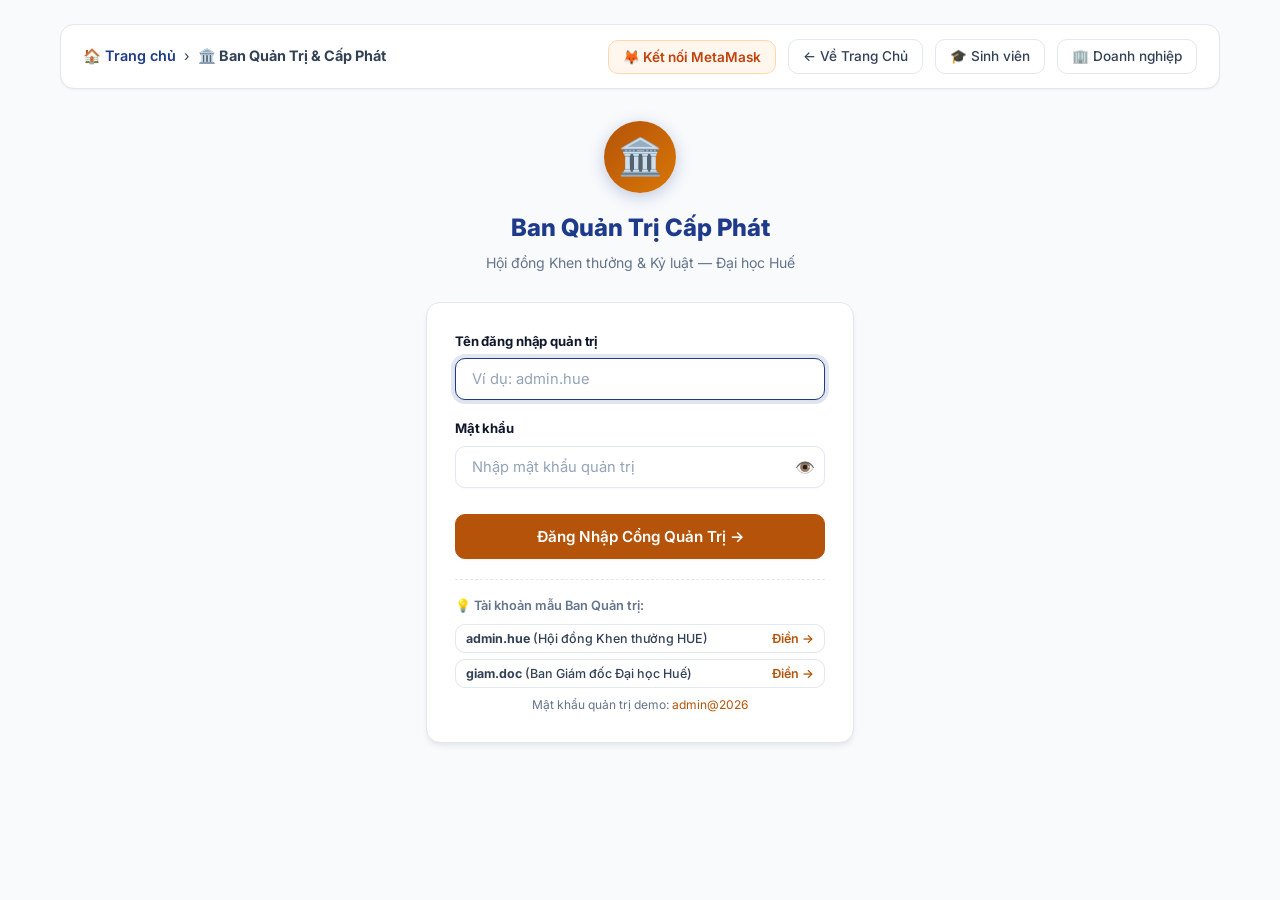
==== web/admin.html @ ee62bd0f "Lab 15: web" ====
<!DOCTYPE html>
<html lang="vi">
<head>
  <meta charset="UTF-8">
  <meta name="viewport" content="width=device-width, initial-scale=1.0">
  <title>Cổng Ban Quản Trị — HUE Soulbound Credentials</title>
  <meta name="description" content="Phân hệ dành cho Hội đồng Khen thưởng Đại học Huế cấp phát và quản lý văn bằng, huy hiệu số.">
  <link rel="preconnect" href="https://fonts.googleapis.com">
  <link rel="preconnect" href="https://fonts.gstatic.com" crossorigin>
  <link href="https://fonts.googleapis.com/css2?family=Inter:wght@400;500;600;700;800;900&display=swap" rel="stylesheet">
  <link rel="stylesheet" href="style.css">
</head>
<body>
  <div class="app-container">
    <!-- Navigation Bar -->
    <header class="page-top-nav">
      <div class="page-nav-breadcrumb">
        <a href="index.html">🏠 Trang chủ</a>
        <span>›</span>
        <strong>🏛️ Ban Quản Trị &amp; Cấp Phát</strong>
      </div>
      <div class="page-nav-actions">
        <button class="btn-connect-metamask" onclick="handleWalletBtnClick()">🦊 Kết nối MetaMask</button>
        <a href="index.html" class="btn-outline" style="font-size:0.85rem;padding:6px 14px;text-decoration:none;">← Về Trang Chủ</a>
        <a href="student.html" class="btn-outline" style="font-size:0.85rem;padding:6px 14px;text-decoration:none;">🎓 Sinh viên</a>
        <a href="enterprise.html" class="btn-outline" style="font-size:0.85rem;padding:6px 14px;text-decoration:none;">🏢 Doanh nghiệp</a>
      </div>
    </header>

    <!-- MÀN HÌNH 1: ĐĂNG NHẬP ADMIN -->
    <div id="adminLoginScreen" class="student-login-wrapper">
      <div class="student-login-header">
        <div class="student-login-logo" style="background:linear-gradient(135deg, #b45309, #d97706);">🏛️</div>
        <h2 class="student-login-title">Ban Quản Trị Cấp Phát</h2>
        <p class="student-login-subtitle">Hội đồng Khen thưởng &amp; Kỷ luật — Đại học Huế</p>
      </div>

      <div class="student-login-card">
        <div id="adminLoginError" style="display:none;background:var(--rose-bg);border:1px solid var(--rose-border);color:var(--rose);padding:12px;border-radius:var(--radius-sm);font-size:0.85rem;margin-bottom:16px;">
          <span style="font-weight:700;">Lỗi:</span> Tài khoản hoặc mật khẩu quản trị không đúng.
        </div>

        <form id="formAdminLogin" onsubmit="handleAdminLogin(event)">
          <div class="form-group">
            <label class="form-label" for="adminLoginUser">Tên đăng nhập quản trị</label>
            <input type="text" id="adminLoginUser" class="form-input" placeholder="Ví dụ: admin.hue" required autofocus autocomplete="username">
          </div>

          <div class="form-group">
            <label class="form-label" for="adminLoginPass">Mật khẩu</label>
            <div style="position:relative;">
              <input type="password" id="adminLoginPass" class="form-input" placeholder="Nhập mật khẩu quản trị" required autocomplete="current-password" style="padding-right:44px;">
              <button type="button" onclick="togglePwd('adminLoginPass', this)" style="position:absolute;right:10px;top:50%;transform:translateY(-50%);background:none;border:none;cursor:pointer;font-size:16px;color:var(--text-dim);" title="Hiện/Ẩn mật khẩu">👁️</button>
            </div>
          </div>

          <button type="submit" class="btn-primary" style="width:100%;padding:12px;font-size:0.95rem;justify-content:center;margin-top:8px;background:var(--gold);border-color:var(--gold);">
            Đăng Nhập Cổng Quản Trị →
          </button>
        </form>

        <div class="login-hint-box">
          <div style="font-size:0.8rem;color:var(--text-dim);font-weight:600;margin-bottom:8px;">💡 Tài khoản mẫu Ban Quản trị:</div>
          <div style="display:flex;flex-direction:column;gap:6px;">
            <button type="button" class="btn-outline" style="font-size:0.78rem;padding:6px 10px;text-align:left;justify-content:space-between;display:flex;" onclick="fillAdminDemo('admin.hue', 'admin@2026')">
              <span><strong>admin.hue</strong> (Hội đồng Khen thưởng HUE)</span>
              <span style="color:var(--gold);font-weight:600;">Điền →</span>
            </button>
            <button type="button" class="btn-outline" style="font-size:0.78rem;padding:6px 10px;text-align:left;justify-content:space-between;display:flex;" onclick="fillAdminDemo('giam.doc', 'admin@2026')">
              <span><strong>giam.doc</strong> (Ban Giám đốc Đại học Huế)</span>
              <span style="color:var(--gold);font-weight:600;">Điền →</span>
            </button>
          </div>
          <div style="font-size:0.75rem;color:var(--text-dim);margin-top:8px;text-align:center;">Mật khẩu quản trị demo: <code style="color:var(--gold);">admin@2026</code></div>
        </div>
      </div>
    </div>

    <!-- MÀN HÌNH 2: DASHBOARD ADMIN -->
    <div id="adminDashboard" style="display:none;">
      <!-- Admin Header Banner -->
      <div class="card" style="margin-bottom:24px;border-left:4px solid var(--gold);">
        <div style="display:flex;justify-content:space-between;align-items:center;flex-wrap:wrap;gap:16px;">
          <div>
            <div style="display:flex;align-items:center;gap:10px;">
              <h2 id="adminDisplayName" style="font-size:1.25rem;font-weight:800;color:var(--text-main);">Hội đồng Khen thưởng — Đại học Huế</h2>
              <span class="badge-tag" style="background:var(--gold-bg);color:var(--gold);border-color:var(--gold-border);">Quyền Admin On-Chain</span>
            </div>
            <div style="font-size:0.84rem;color:var(--text-dim);margin-top:4px;">
              Smart Contract: <code>ProjectCore.sol</code> · Sepolia Testnet · ERC-721 Soulbound Standard
            </div>
          </div>
          <div style="display:flex;gap:12px;align-items:center;">
            <button class="btn-outline" onclick="resetDatabaseToDefault()" style="font-size:0.82rem;padding:6px 12px;" title="Khôi phục 3 bản ghi gốc">
              🔄 Reset Dữ Liệu Demo
            </button>
            <button class="btn-outline" onclick="handleAdminLogout()" style="font-size:0.82rem;padding:6px 14px;color:var(--rose);border-color:var(--rose-border);">
              🚪 Đăng xuất
            </button>
          </div>
        </div>
      </div>

      <!-- Form Cấp phát & Preview Card -->
      <div class="portal-grid" style="margin-bottom:28px;">
        <!-- Left: Form Cấp Phát -->
        <div class="card">
          <div class="card-header">
            <div>
              <h3 class="card-title">Cấp Phát Văn Bằng / Huy Hiệu Thành Tích</h3>
              <p class="card-subtitle">Đúc token HUE-SBT trực tiếp vào địa chỉ ví on-chain của sinh viên</p>
            </div>
            <span class="badge-tag" style="background:var(--emerald-bg);color:var(--emerald);border-color:var(--emerald-border);">● Gas Free (Trường tài trợ)</span>
          </div>

          <form id="formIssueBadge" onsubmit="handleIssueBadge(event)">
            <div class="form-group">
              <label class="form-label" for="selectBadgeType">1. Chọn Danh mục Văn bằng / Vinh danh</label>
              <select id="selectBadgeType" class="form-select" onchange="updatePreviewCard()">
                <!-- Populated by JS -->
              </select>
            </div>

            <div class="form-row">
              <div class="form-group" style="flex: 1.25;">
                <label class="form-label" for="inputStudentName">
                  <span>👤 2. Họ và tên sinh viên</span>
                  <span class="required-star">* Bắt buộc</span>
                </label>
                <div class="input-icon-box">
                  <span class="input-icon">🎓</span>
                  <input type="text" id="inputStudentName" class="form-input custom-name-input" placeholder="Nhập họ và tên (VD: Phan Thị Yến Nhi)" required oninput="handleNameInput(this)">
                  <span id="nameCheckmark" class="input-status-icon" style="display:none;">✨</span>
                </div>
                <div class="quick-name-suggestions">
                  <span class="suggestion-label">Gợi ý nhanh:</span>
                  <button type="button" class="chip-suggestion" onclick="fillStudentQuick('Phan Thị Yến Nhi', '23K4300014')">Phan Thị Yến Nhi</button>
                  <button type="button" class="chip-suggestion" onclick="fillStudentQuick('Nguyễn Quốc Bảo', '23K4300028')">Nguyễn Quốc Bảo</button>
                  <button type="button" class="chip-suggestion" onclick="fillStudentQuick('Lê Thị Diệu Linh', '23K4300085')">Lê Thị Diệu Linh</button>
                </div>
              </div>

              <div class="form-group" style="flex: 0.75;">
                <label class="form-label" for="inputStudentId">
                  <span>🆔 3. Mã sinh viên (MSSV)</span>
                  <span class="required-star">*</span>
                </label>
                <div class="input-icon-box">
                  <span class="input-icon">🔢</span>
                  <input type="text" id="inputStudentId" class="form-input" placeholder="VD: 23K4300014" required oninput="updatePreviewCard()" style="font-weight:600; letter-spacing:0.04em;">
                </div>
              </div>
            </div>

            <div class="form-group">
              <div style="display:flex;justify-content:space-between;align-items:center;margin-bottom:6px;flex-wrap:wrap;gap:6px;">
                <label class="form-label" for="inputStudentAddress" style="margin-bottom:0;">
                  <span>🔑 4. Địa chỉ ví on-chain của sinh viên</span>
                </label>
                <div style="display:flex;gap:6px;">
                  <button type="button" class="btn-outline" style="font-size:0.75rem;padding:3px 8px;" onclick="useConnectedMetaMaskWallet()">
                    🦊 Lấy ví MetaMask đang kết nối
                  </button>
                  <button type="button" class="btn-outline" style="font-size:0.75rem;padding:3px 8px;" onclick="generateRandomWallet()">
                    🎲 Tạo ngẫu nhiên
                  </button>
                </div>
              </div>
              <div class="input-icon-box">
                <span class="input-icon">💳</span>
                <input type="text" id="inputStudentAddress" class="form-input" placeholder="0x..." required oninput="updatePreviewCard()" style="font-family:monospace;">
              </div>
              <small style="color:var(--text-dim);font-size:0.75rem;margin-top:4px;display:block;">
                Mỗi sinh viên chỉ được liên kết duy nhất 1 ví on-chain theo quy chế trường.
              </small>
            </div>

            <div id="txModeAlert" style="background:#eff6ff; border:1px solid #bfdbfe; border-radius:var(--radius-sm); padding:10px 14px; margin-top:14px; font-size:0.83rem; line-height:1.5;">
              <span id="txModeText">🦊 <strong>Chế độ ký duyệt:</strong> Đang kiểm tra trạng thái ví...</span>
            </div>

            <button type="submit" id="btnSubmitIssue" class="btn-primary" style="width:100%;padding:12px;font-size:0.95rem;justify-content:center;margin-top:10px;">
              ⚡ Ký Duyệt &amp; Đúc Token HUE-SBT On-Chain
            </button>
          </form>
        </div>

        <!-- Right: Live Preview Card -->
        <div>
          <div class="card" style="margin-bottom:16px;">
            <div class="card-header">
              <h3 class="card-title">Xem Trước Huy Hiệu (On-Chain Preview)</h3>
              <span class="badge-tag">HUE-SBT</span>
            </div>
            
            <div class="badge-preview-card" style="margin-top:10px;">
              <div style="display:flex;align-items:center;gap:14px;margin-bottom:14px;">
                <div id="previewBadgeIcon" style="width:48px;height:48px;background:var(--primary-light);border-radius:var(--radius-md);display:flex;align-items:center;justify-content:center;font-size:26px;">🏆</div>
                <div>
                  <h4 id="previewBadgeTitle" style="font-size:1.05rem;font-weight:700;color:var(--text-main);">Sinh viên 5 tốt tiêu biểu cấp Đại học Huế</h4>
                  <div style="font-size:0.8rem;color:var(--text-dim);">Đại học Huế · ERC-721 Soulbound Token</div>
                </div>
              </div>

              <div style="background:var(--bg-subtle);border:1px solid var(--border-color);border-radius:var(--radius-sm);padding:12px;font-size:0.85rem;line-height:1.6;">
                <div>👤 <strong>Sinh viên:</strong> <span id="previewRecipientName">Chưa nhập tên</span> (<span id="previewRecipientId">MSSV</span>)</div>
                <div style="margin-top:4px;word-break:break-all;">🔑 <strong>Ví nhận:</strong> <code id="previewRecipientAddress" style="color:var(--primary);font-weight:600;">0x...</code></div>
                <div style="margin-top:4px;color:var(--emerald);font-weight:600;font-size:0.8rem;">✓ Xác thực bảo chứng bởi Đại học Huế</div>
              </div>
            </div>
          </div>

          <!-- Rules banner -->
          <div class="card" style="background:var(--bg-subtle);">
            <h4 style="font-size:0.9rem;font-weight:700;color:var(--text-main);margin-bottom:8px;">🔒 Ràng buộc bảo mật của Smart Contract:</h4>
            <ul style="font-size:0.82rem;color:var(--text-muted);padding-left:18px;line-height:1.6;">
              <li><strong>E5 InvalidRecipient:</strong> Không cấp vào địa chỉ rỗng 0x0.</li>
              <li><strong>R-W OneWalletPerStudent:</strong> 1 ví chỉ cấp cho 1 sinh viên.</li>
              <li><strong>R-D NoDuplicateCategory:</strong> 1 sinh viên không nhận 2 lần cùng danh mục.</li>
              <li><strong>Soulbound:</strong> Token khóa chuyển nhượng vĩnh viễn.</li>
            </ul>
          </div>
        </div>
      </div>

      <!-- Sổ cái văn bằng đã cấp -->
      <div class="card">
        <div class="card-header">
          <div>
            <h3 class="card-title">Sổ Cái Văn Bằng &amp; Huy Hiệu Đã Phát Hành</h3>
            <p class="card-subtitle">Dữ liệu on-chain đồng bộ theo thời gian thực</p>
          </div>
          <span id="badgeCountPill" class="badge-tag">0 bản ghi</span>
        </div>

        <div style="overflow-x:auto;">
          <table class="data-table" style="width:100%;border-collapse:collapse;margin-top:12px;">
            <thead>
              <tr style="border-bottom:2px solid var(--border-color);text-align:left;font-size:0.82rem;color:var(--text-dim);">
                <th style="padding:10px;">ID</th>
                <th style="padding:10px;">Danh hiệu vinh danh</th>
                <th style="padding:10px;">Sinh viên &amp; MSSV</th>
                <th style="padding:10px;">Địa chỉ ví on-chain</th>
                <th style="padding:10px;">Ngày cấp</th>
                <th style="padding:10px;">Trạng thái</th>
                <th style="padding:10px;">Thao tác</th>
              </tr>
            </thead>
            <tbody id="issuedBadgesList">
              <!-- Rendered by JS -->
            </tbody>
          </table>
        </div>
      </div>
    </div>
  </div>

  <div id="toastContainer" class="toast-container"></div>

  <script src="shared.js"></script>
  <script>
    document.addEventListener("DOMContentLoaded", () => {
      // Đổ danh mục vào select
      const select = document.getElementById("selectBadgeType");
      for (const [id, info] of Object.entries(BADGE_TYPES)) {
        const opt = document.createElement("option");
        opt.value = id;
        opt.innerText = `${info.icon} ${info.title}`;
        select.appendChild(opt);
      }

      // Check session
      const savedAdmin = sessionStorage.getItem("logged_admin_user");
      if (savedAdmin && ADMIN_ACCOUNTS[savedAdmin]) {
        loginAdmin(savedAdmin);
      }
      updateTxModeAlert();
    });

    function fillAdminDemo(user, pwd) {
      document.getElementById("adminLoginUser").value = user;
      document.getElementById("adminLoginPass").value = pwd;
      document.getElementById("adminLoginError").style.display = "none";
    }

    function handleAdminLogin(e) {
      e.preventDefault();
      const user = document.getElementById("adminLoginUser").value.trim();
      const pwd = document.getElementById("adminLoginPass").value;
      const errorBox = document.getElementById("adminLoginError");

      const acc = ADMIN_ACCOUNTS[user];
      if (!acc || acc.password !== pwd) {
        errorBox.style.display = "block";
        document.getElementById("adminLoginPass").value = "";
        return;
      }

      errorBox.style.display = "none";
      sessionStorage.setItem("logged_admin_user", user);
      loginAdmin(user);
      showToast(`✅ Chào mừng ${acc.displayName} đã đăng nhập!`, "success");
    }

    function loginAdmin(user) {
      const acc = ADMIN_ACCOUNTS[user];
      document.getElementById("adminDisplayName").innerText = acc.displayName;
      document.getElementById("adminLoginScreen").style.display = "none";
      document.getElementById("adminDashboard").style.display = "block";
      renderBadgesTable();
      generateRandomWallet();
      updateTxModeAlert();
    }

    function handleAdminLogout() {
      sessionStorage.removeItem("logged_admin_user");
      document.getElementById("formAdminLogin").reset();
      document.getElementById("adminLoginError").style.display = "none";
      document.getElementById("adminLoginScreen").style.display = "block";
      document.getElementById("adminDashboard").style.display = "none";
      showToast("Đã đăng xuất khỏi cổng Ban Quản Trị.", "info");
    }

    function updatePreviewCard() {
      const typeId = parseInt(document.getElementById("selectBadgeType").value) || 1;
      const info = BADGE_TYPES[typeId] || BADGE_TYPES[1];
      const name = document.getElementById("inputStudentName").value.trim();
      const mssv = document.getElementById("inputStudentId").value.trim();
      const addr = document.getElementById("inputStudentAddress").value.trim();

      document.getElementById("previewBadgeIcon").innerText = info.icon;
      document.getElementById("previewBadgeTitle").innerText = info.title;
      document.getElementById("previewRecipientName").innerText = name || "Chưa nhập tên";
      document.getElementById("previewRecipientId").innerText = mssv || "MSSV";

      if (addr.length >= 10) {
        document.getElementById("previewRecipientAddress").innerText = `${addr.substring(0, 6)}...${addr.substring(addr.length - 4)}`;
      } else {
        document.getElementById("previewRecipientAddress").innerText = addr || "0x...";
      }
    }

    function handleNameInput(input) {
      updatePreviewCard();
      const val = input.value.trim();
      const checkmark = document.getElementById("nameCheckmark");
      if (checkmark) {
        checkmark.style.display = val.length >= 3 ? "inline-block" : "none";
      }
    }

    function fillStudentQuick(name, id) {
      document.getElementById("inputStudentName").value = name;
      document.getElementById("inputStudentId").value = id;
      handleNameInput(document.getElementById("inputStudentName"));
      showToast(`✨ Đã điền nhanh sinh viên: ${name} (${id})`, "info");
    }

    function generateRandomWallet() {
      const hex = "0123456789abcdef";
      let addr = "0x";
      for (let i = 0; i < 40; i++) {
        addr += hex[Math.floor(Math.random() * hex.length)];
      }
      document.getElementById("inputStudentAddress").value = addr;
      updatePreviewCard();
    }

    async function handleIssueBadge(e) {
      e.preventDefault();
      const db = loadDatabase();
      const type = parseInt(document.getElementById("selectBadgeType").value);
      const studentName = document.getElementById("inputStudentName").value.trim();
      const studentId = document.getElementById("inputStudentId").value.trim();
      const recipientAddr = document.getElementById("inputStudentAddress").value.trim();

      if (!recipientAddr || recipientAddr === "0x0000000000000000000000000000000000000000") {
        showToast("LỖI REVERT: InvalidRecipient() — Không được cấp vào địa chỉ rỗng!", "error");
        return;
      }

      const walletOwner = db.find(b => b.recipient.toLowerCase() === recipientAddr.toLowerCase() && !b.isRevoked);
      if (walletOwner && walletOwner.studentId.toLowerCase() !== studentId.toLowerCase()) {
        showToast(`LỖI REVERT: WalletAlreadyLinked() — Ví này đã thuộc về sinh viên "${walletOwner.studentName}" (${walletOwner.studentId})!`, "error");
        return;
      }

      const studentWithOtherWallet = db.find(b => b.studentId.toLowerCase() === studentId.toLowerCase() && b.recipient.toLowerCase() !== recipientAddr.toLowerCase() && !b.isRevoked);
      if (studentWithOtherWallet) {
        showToast(`LỖI REVERT: StudentAlreadyRegistered() — Sinh viên ${studentId} đã dùng ví ${studentWithOtherWallet.recipient.substring(0, 8)}...! Mỗi sinh viên chỉ 1 ví.`, "error");
        return;
      }

      const dupType = db.find(b => b.studentId.toLowerCase() === studentId.toLowerCase() && b.badgeType === type && !b.isRevoked);
      if (dupType) {
        showToast(`LỖI REVERT: DuplicateBadgeType() — Sinh viên "${studentId}" đã có huy hiệu #${dupType.tokenId} cùng loại!`, "error");
        return;
      }

      // --- KÍCH HOẠT GIAO DỊCH THẬT QUA METAMASK ĐỂ TRỪ PHÍ GAS ---
      let connectedWallet = getConnectedWallet();
      const isRealMetaMask = typeof window.ethereum !== "undefined" && connectedWallet && !sessionStorage.getItem("is_simulated_wallet");
      let txHash = null;

      const submitBtn = document.getElementById("btnSubmitIssue");
      if (submitBtn) {
        submitBtn.disabled = true;
        submitBtn.innerText = "⏳ Đang mở MetaMask để ký duyệt...";
      }

      if (isRealMetaMask) {
        try {
          showToast("🦊 Đang mở MetaMask! Hãy bấm 'Xác nhận' trên ví để ký duyệt và thanh toán phí Gas on-chain...", "info");

          // Chuẩn hóa dữ liệu hàm issueBadge(address,uint256) theo ABI EVM
          const cleanRecipient = recipientAddr.replace("0x", "").toLowerCase().padStart(64, "0");
          const hexType = type.toString(16).padStart(64, "0");
          const callData = "0x8a192bc5" + cleanRecipient + hexType;

          // Gửi transaction thực sự đến MetaMask yêu cầu ký và phát sóng mạng Sepolia
          txHash = await window.ethereum.request({
            method: "eth_sendTransaction",
            params: [{
              from: connectedWallet,
              to: recipientAddr, // Gửi tới ví nhận token kèm dữ liệu cấp bằng
              value: "0x0",      // 0 ETH chuyển khoản (chỉ trừ phí gas mạng EVM)
              data: callData
            }]
          });

          showToast(`⚡ Giao dịch thành công! Đã trừ phí Gas trên ví MetaMask. Tx: ${formatAddress(txHash)}`, "success");
        } catch (err) {
          if (submitBtn) {
            submitBtn.disabled = false;
            submitBtn.innerText = "⚡ Ký Duyệt & Đúc Token HUE-SBT On-Chain";
          }
          if (err.code === 4001 || err.message?.includes("User rejected")) {
            showToast("❌ Bạn đã HỦY giao dịch trên MetaMask! Token chưa được cấp, không bị trừ tiền.", "error");
            return;
          } else if (err.message?.includes("insufficient funds")) {
            showToast("⚠️ Số dư ví không đủ Sepolia ETH để trả phí Gas! Hãy nhận ETH miễn phí tại Faucet.", "error");
            return;
          } else {
            console.warn("MetaMask error:", err);
            showToast("⚠️ Lỗi giao dịch MetaMask: " + (err.message || "Không thể thực hiện"), "error");
            return;
          }
        }
      } else {
        showToast("ℹ️ Đang chạy chế độ Gas-Free (mô phỏng). Để MetaMask trừ phí Gas thật, hãy bấm nút 'Kết nối MetaMask' ở thanh trên cùng!", "info");
      }

      if (submitBtn) {
        submitBtn.disabled = false;
        submitBtn.innerText = "⚡ Ký Duyệt & Đúc Token HUE-SBT On-Chain";
      }

      const newId = db.length > 0 ? Math.max(...db.map(b => b.tokenId)) + 1 : 1;
      const now = new Date();
      const timeString = `${now.toLocaleDateString("vi-VN")}, ${now.toLocaleTimeString("vi-VN")}`;

      const newBadge = {
        tokenId: newId,
        badgeType: type,
        studentName: studentName,
        studentId: studentId,
        recipient: recipientAddr,
        issuedAt: timeString,
        isRevoked: false,
        revokeReason: "",
        txHash: txHash || ("0x" + Array.from({length: 64}, () => Math.floor(Math.random()*16).toString(16)).join("")),
        isRealOnChain: !!txHash
      };

      db.push(newBadge);
      saveDatabase(db);

      // Tự động cấp tài khoản cho sinh viên nếu chưa có
      if (!STUDENT_ACCOUNTS[studentId]) {
        STUDENT_ACCOUNTS[studentId] = { password: "hue@2026", name: studentName };
      }

      showToast(`✅ Đã đúc thành công Huy hiệu #${newId} cho sinh viên ${studentName}!`, "success");
      renderBadgesTable();

      document.getElementById("inputStudentName").value = "";
      document.getElementById("inputStudentId").value = "";
      const checkmark = document.getElementById("nameCheckmark");
      if (checkmark) checkmark.style.display = "none";
      generateRandomWallet();
    }

    function renderBadgesTable() {
      const db = loadDatabase();
      const tbody = document.getElementById("issuedBadgesList");
      tbody.innerHTML = "";

      db.forEach(badge => {
        const info = BADGE_TYPES[badge.badgeType] || { title: "Danh hiệu", icon: "🎖️" };
        const shortAddr = `${badge.recipient.substring(0, 6)}...${badge.recipient.substring(badge.recipient.length - 4)}`;

        const tr = document.createElement("tr");
        tr.style.borderBottom = "1px solid var(--border-color)";
        tr.innerHTML = `
          <td style="padding: 10px; font-weight: 700; color: var(--gold);">#${badge.tokenId}</td>
          <td style="padding: 10px;">
            <span style="font-size: 1.1rem; margin-right: 6px;">${info.icon}</span>
            <strong>${info.title}</strong>
          </td>
          <td style="padding: 10px;">
            ${badge.studentName} <br>
            <small style="color: var(--text-dim); font-family: monospace;">MSSV: ${badge.studentId}</small>
          </td>
          <td style="padding: 10px; font-family: monospace; color: var(--primary); font-weight: 600;">${shortAddr}</td>
          <td style="padding: 10px; font-size: 0.8rem; color: var(--text-dim);">
            ${badge.issuedAt}
            ${badge.txHash ? `<br><a href="https://sepolia.etherscan.io/tx/${badge.txHash}" target="_blank" style="color:var(--primary); font-family:monospace; font-size:0.75rem;" title="${badge.txHash}">Tx: ${formatAddress(badge.txHash)} ↗</a>` : ''}
          </td>
          <td style="padding: 10px;">
            ${badge.isRevoked 
              ? `<span class="badge-tag" style="background: var(--rose-bg); color: var(--rose); border-color: var(--rose-border);">Đã thu hồi (${badge.revokeReason})</span>`
              : `<span class="badge-tag" style="background: var(--emerald-bg); color: var(--emerald); border-color: var(--emerald-border);">${badge.isRealOnChain ? '⚡ On-Chain' : 'Hợp lệ (Active)'}</span>`
            }
          </td>
          <td style="padding: 10px;">
            ${!badge.isRevoked ? `
              <button class="btn-outline" style="padding: 4px 10px; font-size: 0.75rem; color: var(--rose); border-color: var(--rose-border);" onclick="revokeBadge(${badge.tokenId})">
                Thu hồi
              </button>
            ` : `<span style="font-size: 0.75rem; color: var(--text-dim);">Đã hủy</span>`}
          </td>
        `;
        tbody.appendChild(tr);
      });

      document.getElementById("badgeCountPill").innerText = `${db.length} bản ghi`;
    }

    function revokeBadge(tokenId) {
      const reason = prompt("Nhập lý do thu hồi văn bằng (Quyết định kỷ luật của Hội đồng trường):", "Vi phạm quy chế đào tạo Đại học Huế");
      if (!reason) return;

      const db = loadDatabase();
      const badge = db.find(b => b.tokenId === tokenId);
      if (badge) {
        badge.isRevoked = true;
        badge.revokeReason = reason;
        saveDatabase(db);
        showToast(`⚠️ Đã thu hồi & hủy giá trị on-chain của văn bằng #${tokenId}!`, "error");
        renderBadgesTable();
      }
    }

    function resetDatabaseToDefault() {
      if (confirm("Khôi phục danh sách văn bằng về 3 bản ghi chuẩn ban đầu?")) {
        saveDatabase(DEFAULT_DB);
        renderBadgesTable();
        showToast("Đã khôi phục dữ liệu demo mặc định.", "info");
      }
    }

    async function useConnectedMetaMaskWallet() {
      let wallet = getConnectedWallet();
      if (!wallet) {
        wallet = await connectMetaMask();
      }
      if (wallet) {
        document.getElementById("inputStudentAddress").value = wallet;
        updatePreviewCard();
        showToast(`🦊 Đã điền địa chỉ ví MetaMask cá nhân: ${formatAddress(wallet)}`, "success");
      }
    }

    function updateTxModeAlert() {
      const alert = document.getElementById("txModeAlert");
      const text = document.getElementById("txModeText");
      if (!alert || !text) return;

      const wallet = getConnectedWallet();
      const isRealMetaMask = typeof window.ethereum !== "undefined" && wallet && !sessionStorage.getItem("is_simulated_wallet");

      if (isRealMetaMask) {
        alert.style.background = "#ecfdf5";
        alert.style.borderColor = "#a7f3d0";
        alert.style.color = "#065f46";
        text.innerHTML = `🦊 <strong>Chế độ ký duyệt On-Chain:</strong> Ví MetaMask <code>${formatAddress(wallet)}</code> đang kết nối. Khi bấm cấp, MetaMask sẽ tự động nhảy popup yêu cầu bạn ký và <strong>trừ phí Gas (Sepolia ETH) thật</strong>!`;
      } else {
        alert.style.background = "#eff6ff";
        alert.style.borderColor = "#bfdbfe";
        alert.style.color = "#1e40af";
        text.innerHTML = `💡 <strong>Chế độ hiện tại:</strong> Mô phỏng Gas-Free (chưa kết nối ví thật). Để trừ phí Gas thật từ ví, hãy bấm <strong>"🦊 Kết nối MetaMask"</strong> ở góc trên!`;
      }
    }

    window.addEventListener("walletConnected", updateTxModeAlert);
    window.addEventListener("walletDisconnected", updateTxModeAlert);
  </script>
</body>
</html>
---- web/style.css ----
:root {
  /* Color System: Bright Academic / University Portal Palette */
  --bg-body: #f8fafc;
  --bg-surface: #ffffff;
  --bg-subtle: #f1f5f9;
  --bg-subtle-hover: #e2e8f0;
  
  --border-color: #e2e8f0;
  --border-color-focus: #2563eb;
  --border-color-dark: #cbd5e1;
  
  --primary: #1e3a8a; /* Hue University Royal Navy */
  --primary-hover: #1d4ed8;
  --primary-light: #eff6ff;
  --primary-border: #bfdbfe;
  
  --gold: #b45309;
  --gold-bg: #fffbeb;
  --gold-border: #fde68a;
  
  --emerald: #059669;
  --emerald-bg: #ecfdf5;
  --emerald-border: #a7f3d0;
  
  --rose: #dc2626;
  --rose-bg: #fef2f2;
  --rose-border: #fecaca;
  
  --text-main: #0f172a;   /* Slate 900 */
  --text-muted: #334155;  /* Slate 700 */
  --text-dim: #64748b;    /* Slate 500 */
  
  --shadow-sm: 0 1px 2px 0 rgba(0, 0, 0, 0.05);
  --shadow-md: 0 4px 6px -1px rgba(0, 0, 0, 0.07), 0 2px 4px -2px rgba(0, 0, 0, 0.04);
  --shadow-lg: 0 10px 15px -3px rgba(0, 0, 0, 0.07), 0 4px 6px -4px rgba(0, 0, 0, 0.03);
  
  --radius-sm: 6px;
  --radius-md: 10px;
  --radius-lg: 14px;
  --radius-full: 9999px;
  
  --transition: all 0.2s ease-in-out;
}

/* MetaMask Wallet Button */
.btn-connect-metamask {
  display: inline-flex;
  align-items: center;
  gap: 8px;
  background: #fff7ed;
  border: 1px solid #fed7aa;
  color: #c2410c;
  padding: 8px 14px;
  border-radius: var(--radius-md);
  font-size: 0.85rem;
  font-weight: 600;
  cursor: pointer;
  transition: var(--transition);
}

.btn-connect-metamask:hover {
  background: #ffedd5;
  border-color: #fdba74;
  transform: translateY(-1px);
}

.btn-connect-metamask.wallet-connected {
  background: var(--emerald-bg);
  border-color: var(--emerald-border);
  color: var(--emerald);
}


* {
  box-sizing: border-box;
  margin: 0;
  padding: 0;
  font-family: 'Inter', -apple-system, BlinkMacSystemFont, 'Segoe UI', Roboto, Helvetica, Arial, sans-serif;
}

body {
  background-color: var(--bg-body);
  color: var(--text-main);
  min-height: 100vh;
  line-height: 1.55;
  -webkit-font-smoothing: antialiased;
}

.app-container {
  max-width: 1200px;
  margin: 0 auto;
  padding: 24px 20px 80px;
}

/* Header Navbar: Clean University Style */
.navbar {
  display: flex;
  justify-content: space-between;
  align-items: center;
  background: var(--bg-surface);
  border: 1px solid var(--border-color);
  padding: 16px 24px;
  border-radius: var(--radius-lg);
  margin-bottom: 24px;
  box-shadow: var(--shadow-sm);
}

.brand-wrapper {
  display: flex;
  align-items: center;
  gap: 14px;
}

.brand-logo {
  width: 44px;
  height: 44px;
  background: var(--primary-light);
  border: 1px solid var(--primary-border);
  border-radius: var(--radius-md);
  display: flex;
  align-items: center;
  justify-content: center;
  font-size: 22px;
  color: var(--primary);
}

.brand-info h1 {
  font-size: 1.15rem;
  font-weight: 800;
  color: var(--primary);
  letter-spacing: -0.01em;
}

.brand-info p {
  font-size: 0.8rem;
  color: var(--text-dim);
  font-weight: 500;
}

.nav-actions {
  display: flex;
  align-items: center;
  gap: 12px;
}

/* Badges and Tags */
.badge-tag {
  display: inline-flex;
  align-items: center;
  gap: 6px;
  padding: 5px 12px;
  border-radius: var(--radius-full);
  font-size: 0.8rem;
  font-weight: 600;
  background: var(--emerald-bg);
  color: var(--emerald);
  border: 1px solid var(--emerald-border);
}

.mode-badge {
  background: var(--primary-light);
  color: var(--primary);
  border-color: var(--primary-border);
}

/* Standard Buttons */
.btn-primary {
  background: var(--primary);
  color: #ffffff;
  border: 1px solid transparent;
  padding: 9px 18px;
  border-radius: var(--radius-md);
  font-size: 0.875rem;
  font-weight: 600;
  cursor: pointer;
  display: inline-flex;
  align-items: center;
  gap: 8px;
  transition: var(--transition);
  box-shadow: var(--shadow-sm);
}

.btn-primary:hover {
  background: var(--primary-hover);
  box-shadow: var(--shadow-md);
}

.btn-outline {
  background: var(--bg-surface);
  color: var(--text-muted);
  border: 1px solid var(--border-color);
  padding: 8px 16px;
  border-radius: var(--radius-md);
  font-size: 0.85rem;
  font-weight: 500;
  cursor: pointer;
  transition: var(--transition);
}

.btn-outline:hover {
  background: var(--bg-subtle);
  color: var(--text-main);
  border-color: var(--border-color-dark);
}

/* Hero Banner: Clean Academic Introduction */
.hero-banner {
  background: linear-gradient(135deg, #ffffff 0%, #f0f7ff 100%);
  border: 1px solid var(--border-color);
  border-left: 5px solid var(--primary);
  border-radius: var(--radius-lg);
  padding: 28px 32px;
  margin-bottom: 24px;
  box-shadow: var(--shadow-sm);
}

.hero-title {
  font-size: 1.65rem;
  font-weight: 800;
  color: var(--primary);
  margin-bottom: 8px;
}

.hero-title span {
  color: #b45309;
}

.hero-desc {
  color: var(--text-muted);
  max-width: 860px;
  font-size: 0.95rem;
  line-height: 1.6;
  margin-bottom: 20px;
}

.hero-stats {
  display: grid;
  grid-template-columns: repeat(auto-fit, minmax(180px, 1fr));
  gap: 14px;
}

.stat-card {
  background: var(--bg-surface);
  border: 1px solid var(--border-color);
  border-radius: var(--radius-md);
  padding: 14px 18px;
  box-shadow: var(--shadow-sm);
}

.stat-label {
  font-size: 0.75rem;
  color: var(--text-dim);
  text-transform: uppercase;
  font-weight: 600;
  letter-spacing: 0.04em;
  margin-bottom: 4px;
}

.stat-value {
  font-size: 1.35rem;
  font-weight: 800;
  color: var(--text-main);
}

.stat-value.highlight-cyan {
  color: #0369a1;
}

.stat-value.highlight-gold {
  color: #b45309;
}

/* Tab Navigation: Academic Segmented Bar */
.tabs-nav {
  display: flex;
  gap: 8px;
  background: var(--bg-subtle);
  padding: 6px;
  border-radius: var(--radius-lg);
  border: 1px solid var(--border-color);
  margin-bottom: 24px;
  overflow-x: auto;
}

.tab-btn {
  background: transparent;
  border: none;
  color: var(--text-muted);
  font-size: 0.9rem;
  font-weight: 600;
  padding: 10px 18px;
  cursor: pointer;
  border-radius: var(--radius-md);
  transition: var(--transition);
  display: inline-flex;
  align-items: center;
  gap: 8px;
  white-space: nowrap;
}

.tab-btn:hover {
  color: var(--text-main);
  background: rgba(255, 255, 255, 0.6);
}

.tab-btn.active {
  color: #ffffff;
  background: var(--primary);
  box-shadow: var(--shadow-sm);
}

/* Tab Content Visibility */
.tab-content {
  display: none;
}

.tab-content.active {
  display: block;
}

/* Grid System */
.grid-2 {
  display: grid;
  grid-template-columns: 1fr 1fr;
  gap: 24px;
}

@media (max-width: 860px) {
  .grid-2 {
    grid-template-columns: 1fr;
  }
}

/* Main Panel Cards */
.panel-card,
.card {
  background: var(--bg-surface);
  border: 1px solid var(--border-color);
  border-radius: var(--radius-lg);
  padding: 24px;
  box-shadow: var(--shadow-sm);
  margin-bottom: 20px;
}

.panel-header,
.card-header {
  display: flex;
  justify-content: space-between;
  align-items: center;
  margin-bottom: 18px;
  border-bottom: 1px solid var(--border-color);
  padding-bottom: 14px;
}

.panel-title,
.card-title {
  font-size: 1.15rem;
  font-weight: 750;
  color: var(--text-main);
  display: flex;
  align-items: center;
  gap: 8px;
}

.card-subtitle {
  font-size: 0.85rem;
  color: var(--text-dim);
  margin-top: 4px;
}

.portal-grid {
  display: grid;
  grid-template-columns: 1.2fr 1fr;
  gap: 24px;
}

@media (max-width: 900px) {
  .portal-grid {
    grid-template-columns: 1fr;
  }
}

.badges-grid,
.gallery-grid {
  display: grid;
  grid-template-columns: repeat(auto-fill, minmax(290px, 1fr));
  gap: 18px;
}

/* Form Controls & Premium Inputs */
.form-group {
  margin-bottom: 18px;
}

.form-row {
  display: flex;
  gap: 16px;
  align-items: flex-start;
}

@media (max-width: 640px) {
  .form-row {
    flex-direction: column;
    gap: 14px;
  }
}

.form-label {
  display: flex;
  align-items: center;
  justify-content: space-between;
  font-size: 0.82rem;
  font-weight: 700;
  color: var(--text-main);
  margin-bottom: 7px;
  letter-spacing: -0.01em;
}

.required-star {
  color: var(--rose);
  font-weight: 800;
  margin-left: 4px;
}

/* Base Form Input Styling */
.form-input,
.form-control,
.form-select {
  width: 100%;
  background: #ffffff;
  border: 1.5px solid var(--border-color);
  border-radius: var(--radius-md);
  padding: 11px 16px;
  color: var(--text-main);
  font-size: 0.92rem;
  font-weight: 500;
  outline: none;
  transition: all 0.2s ease-in-out;
  box-shadow: 0 1px 2px rgba(0, 0, 0, 0.03);
}

.form-input::placeholder,
.form-control::placeholder {
  color: #94a3b8;
  font-weight: 400;
}

.form-input:hover,
.form-control:hover,
.form-select:hover {
  border-color: #cbd5e1;
}

.form-input:focus,
.form-control:focus,
.form-select:focus {
  border-color: var(--primary);
  background: #ffffff;
  box-shadow: 0 0 0 4px rgba(30, 58, 138, 0.12), 0 2px 4px rgba(0, 0, 0, 0.04);
}

select.form-select,
select.form-control {
  cursor: pointer;
  appearance: auto;
}

/* Input with Icon Wrapper */
.input-icon-box {
  position: relative;
  display: flex;
  align-items: center;
  width: 100%;
}

.input-icon-box .input-icon {
  position: absolute;
  left: 14px;
  font-size: 1.1rem;
  color: #64748b;
  pointer-events: none;
  user-select: none;
  z-index: 2;
  transition: transform 0.2s ease;
}

.input-icon-box .form-input {
  padding-left: 44px;
  padding-right: 42px;
}

.input-icon-box:focus-within .input-icon {
  transform: scale(1.18);
}

/* Special High-End Style for Name Input */
.custom-name-input {
  background: linear-gradient(to right, #ffffff 60%, #f8fafc 100%);
  font-size: 0.95rem;
  font-weight: 600;
  color: #0f172a;
  letter-spacing: -0.01em;
}

.custom-name-input:focus {
  border-color: #2563eb;
  background: #ffffff;
  box-shadow: 0 0 0 4px rgba(37, 99, 235, 0.14), 0 4px 12px rgba(37, 99, 235, 0.08);
}

.input-status-icon {
  position: absolute;
  right: 14px;
  font-size: 1rem;
  pointer-events: none;
}

/* Quick Name Suggestions Chips */
.quick-name-suggestions {
  display: flex;
  align-items: center;
  gap: 6px;
  margin-top: 8px;
  flex-wrap: wrap;
}

.suggestion-label {
  font-size: 0.72rem;
  color: var(--text-dim);
  font-weight: 600;
}

.chip-suggestion {
  background: var(--bg-subtle);
  border: 1px solid var(--border-color);
  color: var(--text-muted);
  font-size: 0.74rem;
  font-weight: 600;
  padding: 3px 10px;
  border-radius: var(--radius-full);
  cursor: pointer;
  transition: all 0.15s ease;
}

.chip-suggestion:hover {
  background: var(--primary-light);
  border-color: var(--primary-border);
  color: var(--primary);
  transform: translateY(-1px);
}

optgroup {
  font-weight: 700;
  color: var(--primary);
  padding: 4px 0;
}

.help-text {
  font-size: 0.78rem;
  color: var(--text-dim);
  margin-top: 5px;
  line-height: 1.4;
}

/* Authentic Academic Certificate Card (Preview) */
.badge-preview-box {
  display: flex;
  justify-content: center;
  align-items: center;
  padding: 16px 0;
}

.sbt-badge-card {
  width: 100%;
  max-width: 330px;
  background: #ffffff;
  border-radius: var(--radius-md);
  padding: 24px;
  border: 2px solid var(--gold);
  outline: 4px solid var(--gold-bg);
  box-shadow: var(--shadow-md);
  text-align: center;
  position: relative;
  transition: var(--transition);
}

.sbt-badge-card:hover {
  transform: translateY(-2px);
  box-shadow: var(--shadow-lg);
}

.sbt-card-shine {
  display: none; /* Removed AI shine effect */
}

.sbt-icon-wrapper {
  width: 72px;
  height: 72px;
  margin: 0 auto 14px;
  background: var(--gold-bg);
  border: 2px solid var(--gold-border);
  border-radius: 50%;
  display: flex;
  align-items: center;
  justify-content: center;
  font-size: 34px;
}

.sbt-title {
  font-size: 1.05rem;
  font-weight: 800;
  color: var(--primary);
  margin-bottom: 4px;
  line-height: 1.35;
}

.sbt-issuer {
  font-size: 0.78rem;
  color: var(--gold);
  font-weight: 700;
  text-transform: uppercase;
  letter-spacing: 0.04em;
  margin-bottom: 14px;
}

.sbt-recipient-pill {
  background: var(--bg-subtle);
  border: 1px solid var(--border-color);
  padding: 8px 12px;
  border-radius: var(--radius-sm);
  font-size: 0.82rem;
  color: var(--text-muted);
  margin-bottom: 14px;
  word-break: break-all;
}

.sbt-lock-status {
  display: inline-flex;
  align-items: center;
  gap: 6px;
  font-size: 0.75rem;
  font-weight: 700;
  color: var(--rose);
  background: var(--rose-bg);
  padding: 4px 12px;
  border-radius: var(--radius-full);
  border: 1px solid var(--rose-border);
}

/* Tables */
.verify-meta-table {
  width: 100%;
  border-collapse: collapse;
  font-size: 0.88rem;
}

.verify-meta-table th {
  background: var(--bg-subtle);
  color: var(--text-muted);
  font-weight: 700;
  padding: 10px 12px;
  border-bottom: 2px solid var(--border-color);
}

.verify-meta-table td {
  padding: 10px 12px;
  border-bottom: 1px solid var(--border-color);
}

.verify-meta-table td:first-child {
  color: var(--text-dim);
  font-weight: 500;
}

.verify-meta-table td:last-child {
  color: var(--text-main);
  font-weight: 600;
}

/* Gallery Grid */
.gallery-grid {
  display: grid;
  grid-template-columns: repeat(auto-fill, minmax(290px, 1fr));
  gap: 18px;
}

.badge-item-card {
  background: var(--bg-surface);
  border: 1px solid var(--border-color);
  border-radius: var(--radius-md);
  padding: 20px;
  display: flex;
  flex-direction: column;
  justify-content: space-between;
  box-shadow: var(--shadow-sm);
  transition: var(--transition);
}

.badge-item-card:hover {
  border-color: var(--primary-border);
  box-shadow: var(--shadow-md);
}

.badge-item-card.revoked {
  background: var(--rose-bg);
  border-color: var(--rose-border);
}

.badge-card-header {
  display: flex;
  align-items: flex-start;
  gap: 12px;
  margin-bottom: 12px;
}

.badge-card-icon {
  width: 44px;
  height: 44px;
  border-radius: var(--radius-md);
  background: var(--gold-bg);
  border: 1px solid var(--gold-border);
  display: flex;
  align-items: center;
  justify-content: center;
  font-size: 22px;
  flex-shrink: 0;
}

.badge-card-info h3 {
  font-size: 0.95rem;
  font-weight: 700;
  color: var(--primary);
  line-height: 1.35;
}

.badge-card-info p {
  font-size: 0.75rem;
  color: var(--text-dim);
}

.badge-card-actions {
  display: flex;
  gap: 8px;
  margin-top: 14px;
}

/* Verification Result Box: Official Statement */
.verify-result {
  margin-top: 16px;
}

.verify-status-banner {
  display: flex;
  align-items: center;
  gap: 12px;
  padding: 14px 18px;
  border-radius: var(--radius-md);
  margin-bottom: 16px;
}

.verify-status-banner.valid {
  background: var(--emerald-bg);
  border: 1px solid var(--emerald-border);
  color: var(--emerald);
}

.verify-status-banner.invalid {
  background: var(--rose-bg);
  border: 1px solid var(--rose-border);
  color: var(--rose);
}

/* Code Inspector: Clean Technical Box */
.code-container {
  background: #1e293b;
  border: 1px solid #334155;
  border-radius: var(--radius-md);
  padding: 16px;
  overflow-x: auto;
  font-family: 'Consolas', 'Courier New', monospace;
  font-size: 0.84rem;
  color: #f1f5f9;
  max-height: 450px;
}

.highlight-code-line {
  background: rgba(220, 38, 38, 0.25);
  border-left: 3px solid #ef4444;
  padding: 2px 6px;
  display: block;
  margin: 4px -6px;
  color: #fca5a5;
  font-weight: 700;
}

/* Professional Revert Modal Dialog */
.modal-overlay {
  display: none;
  position: fixed;
  top: 0;
  left: 0;
  right: 0;
  bottom: 0;
  background: rgba(15, 23, 42, 0.6);
  backdrop-filter: blur(4px);
  z-index: 1000;
  justify-content: center;
  align-items: center;
  padding: 20px;
}

.modal-overlay.active {
  display: flex;
}

.modal-box {
  background: #ffffff;
  border: 1px solid var(--border-color);
  border-top: 4px solid var(--rose);
  border-radius: var(--radius-lg);
  max-width: 500px;
  width: 100%;
  padding: 26px;
  box-shadow: var(--shadow-lg);
}

.modal-icon-revert {
  width: 52px;
  height: 52px;
  background: var(--rose-bg);
  border-radius: 50%;
  display: flex;
  align-items: center;
  justify-content: center;
  font-size: 26px;
  color: var(--rose);
  margin: 0 auto 14px;
}

.modal-title {
  text-align: center;
  font-size: 1.15rem;
  font-weight: 800;
  color: var(--rose);
  margin-bottom: 8px;
}

.modal-text {
  text-align: center;
  color: var(--text-muted);
  font-size: 0.88rem;
  margin-bottom: 18px;
  line-height: 1.5;
}

.code-box-revert {
  background: var(--bg-subtle);
  border: 1px solid var(--border-color);
  border-radius: var(--radius-sm);
  padding: 12px 14px;
  font-family: 'Consolas', 'Courier New', monospace;
  font-size: 0.8rem;
  color: #991b1b;
  margin-bottom: 20px;
  line-height: 1.5;
}

/* Toast Notifications */
.toast-container {
  position: fixed;
  bottom: 24px;
  right: 24px;
  z-index: 2000;
  display: flex;
  flex-direction: column;
  gap: 10px;
}

.toast {
  background: #ffffff;
  border: 1px solid var(--border-color);
  padding: 12px 18px;
  border-radius: var(--radius-md);
  box-shadow: var(--shadow-lg);
  font-size: 0.875rem;
  display: flex;
  align-items: center;
  gap: 10px;
  color: var(--text-main);
  min-width: 280px;
  border-left: 4px solid var(--primary);
}

.toast.success { border-left-color: var(--emerald); }
.toast.error { border-left-color: var(--rose); }
.toast.info { border-left-color: var(--primary); }

/* Responsive */
@media (max-width: 680px) {
  .navbar {
    flex-direction: column;
    gap: 14px;
    align-items: flex-start;
  }
  .nav-actions {
    width: 100%;
    justify-content: space-between;
  }
  .hero-banner {
    padding: 20px;
  }
  .hero-title {
    font-size: 1.35rem;
  }
}

/* ====================================================
   STUDENT LOGIN SCREEN
   ==================================================== */
.student-login-wrapper {
  max-width: 460px;
  margin: 32px auto;
  padding: 0 16px;
}

.student-login-header {
  text-align: center;
  margin-bottom: 28px;
}

.student-login-logo {
  width: 72px;
  height: 72px;
  border-radius: 50%;
  background: linear-gradient(135deg, #1e3a8a, #7c3aed);
  display: flex;
  align-items: center;
  justify-content: center;
  font-size: 36px;
  margin: 0 auto 16px;
  box-shadow: 0 4px 16px rgba(30, 58, 138, 0.25);
}

.student-login-title {
  font-size: 1.5rem;
  font-weight: 800;
  color: var(--primary);
  margin-bottom: 6px;
}

.student-login-subtitle {
  font-size: 0.88rem;
  color: var(--text-dim);
}

.student-login-card {
  background: var(--bg-surface);
  border: 1px solid var(--border-color);
  border-radius: var(--radius-lg);
  padding: 28px;
  box-shadow: var(--shadow-md);
}

.login-hint-box {
  margin-top: 20px;
  padding-top: 16px;
  border-top: 1px dashed var(--border-color);
}

/* ====================================================
   LANDING PAGE STYLES
   ==================================================== */
.landing-body {
  background-color: var(--bg-body);
  color: var(--text-main);
  min-height: 100vh;
  display: flex;
  flex-direction: column;
}

.landing-nav {
  background: var(--bg-surface);
  border-bottom: 1px solid var(--border-color);
  position: sticky;
  top: 0;
  z-index: 100;
  backdrop-filter: blur(8px);
}

.landing-nav-inner {
  max-width: 1200px;
  margin: 0 auto;
  padding: 14px 20px;
  display: flex;
  justify-content: space-between;
  align-items: center;
}

.landing-brand {
  display: flex;
  align-items: center;
  gap: 12px;
  text-decoration: none;
  color: inherit;
}

.landing-brand-logo {
  width: 42px;
  height: 42px;
  background: var(--primary-light);
  border: 1px solid var(--primary-border);
  border-radius: var(--radius-md);
  display: flex;
  align-items: center;
  justify-content: center;
  font-size: 20px;
}

.landing-brand-name {
  font-size: 1.05rem;
  font-weight: 800;
  color: var(--primary);
  letter-spacing: -0.01em;
}

.landing-brand-sub {
  font-size: 0.75rem;
  color: var(--text-dim);
}

.landing-nav-links {
  display: flex;
  align-items: center;
  gap: 16px;
}

.landing-nav-link {
  color: var(--text-muted);
  text-decoration: none;
  font-size: 0.9rem;
  font-weight: 500;
  padding: 8px 12px;
  border-radius: var(--radius-sm);
  transition: var(--transition);
}

.landing-nav-link:hover {
  color: var(--primary);
  background: var(--bg-subtle);
}

.landing-hero {
  padding: 64px 20px 48px;
  text-align: center;
  background: radial-gradient(circle at 50% 20%, rgba(30, 58, 138, 0.05), transparent 70%);
}

.landing-hero-inner {
  max-width: 820px;
  margin: 0 auto;
}

.landing-hero-badge {
  display: inline-flex;
  align-items: center;
  gap: 6px;
  padding: 6px 16px;
  background: var(--primary-light);
  border: 1px solid var(--primary-border);
  border-radius: var(--radius-full);
  font-size: 0.8rem;
  font-weight: 600;
  color: var(--primary);
  margin-bottom: 20px;
}

.landing-hero-title {
  font-size: 2.75rem;
  font-weight: 900;
  line-height: 1.15;
  color: var(--text-main);
  margin-bottom: 18px;
  letter-spacing: -0.02em;
}

.landing-hero-highlight {
  color: var(--primary);
  background: linear-gradient(135deg, #1e3a8a, #2563eb);
  -webkit-background-clip: text;
  -webkit-text-fill-color: transparent;
}

.landing-hero-desc {
  font-size: 1.05rem;
  color: var(--text-muted);
  line-height: 1.65;
  margin-bottom: 32px;
}

.landing-hero-cta {
  display: flex;
  gap: 14px;
  justify-content: center;
  flex-wrap: wrap;
}

.btn-landing-primary {
  display: inline-flex;
  align-items: center;
  gap: 8px;
  background: var(--primary);
  color: #fff;
  padding: 13px 26px;
  border-radius: var(--radius-md);
  text-decoration: none;
  font-weight: 600;
  font-size: 0.95rem;
  box-shadow: 0 4px 12px rgba(30, 58, 138, 0.25);
  transition: var(--transition);
}

.btn-landing-primary:hover {
  background: var(--primary-hover);
  transform: translateY(-2px);
  box-shadow: 0 6px 18px rgba(30, 58, 138, 0.35);
}

.btn-landing-outline {
  display: inline-flex;
  align-items: center;
  gap: 8px;
  background: var(--bg-surface);
  border: 1px solid var(--border-color);
  color: var(--text-main);
  padding: 13px 24px;
  border-radius: var(--radius-md);
  text-decoration: none;
  font-weight: 600;
  font-size: 0.95rem;
  transition: var(--transition);
}

.btn-landing-outline:hover {
  background: var(--bg-subtle);
  border-color: var(--border-color-dark);
  transform: translateY(-2px);
}

.landing-stats-bar {
  background: var(--bg-surface);
  border-top: 1px solid var(--border-color);
  border-bottom: 1px solid var(--border-color);
  padding: 24px 20px;
}

.landing-stats-inner {
  max-width: 1000px;
  margin: 0 auto;
  display: grid;
  grid-template-columns: repeat(4, 1fr);
  gap: 16px;
  align-items: center;
}

.landing-stat-item {
  text-align: center;
}

.landing-stat-num {
  font-size: 2rem;
  font-weight: 800;
  color: var(--primary);
  line-height: 1;
  margin-bottom: 6px;
}

.landing-stat-label {
  font-size: 0.8rem;
  color: var(--text-dim);
  font-weight: 500;
}

.landing-stat-divider {
  display: none;
}

.landing-portals {
  padding: 64px 20px;
}

.landing-portals-inner {
  max-width: 1100px;
  margin: 0 auto;
}

.landing-section-header {
  text-align: center;
  margin-bottom: 40px;
}

.landing-section-title {
  font-size: 1.85rem;
  font-weight: 800;
  color: var(--text-main);
  margin-bottom: 8px;
}

.landing-section-desc {
  font-size: 0.95rem;
  color: var(--text-dim);
}

.portal-cards-grid {
  display: grid;
  grid-template-columns: repeat(auto-fit, minmax(240px, 1fr));
  gap: 20px;
}

.portal-card {
  background: var(--bg-surface);
  border: 1px solid var(--border-color);
  border-radius: var(--radius-lg);
  padding: 24px;
  text-decoration: none;
  color: inherit;
  display: flex;
  flex-direction: column;
  transition: all 0.25s ease;
  position: relative;
  overflow: hidden;
}

.portal-card::before {
  content: "";
  position: absolute;
  top: 0;
  left: 0;
  right: 0;
  height: 4px;
  background: var(--border-color);
  transition: background 0.25s ease;
}

.portal-card--admin::before { background: var(--gold); }
.portal-card--student::before { background: var(--primary); }
.portal-card--enterprise::before { background: var(--emerald); }
.portal-card--contract::before { background: #6366f1; }

.portal-card:hover {
  transform: translateY(-4px);
  box-shadow: var(--shadow-lg);
  border-color: var(--border-color-focus);
}

.portal-card-icon {
  font-size: 32px;
  margin-bottom: 16px;
  width: 56px;
  height: 56px;
  display: flex;
  align-items: center;
  justify-content: center;
  background: var(--bg-subtle);
  border-radius: var(--radius-md);
}

.portal-card--admin .portal-card-icon { background: var(--gold-bg); }
.portal-card--student .portal-card-icon { background: var(--primary-light); }
.portal-card--enterprise .portal-card-icon { background: var(--emerald-bg); }
.portal-card--contract .portal-card-icon { background: #eef2ff; }

.portal-card-title {
  font-size: 1.15rem;
  font-weight: 700;
  color: var(--text-main);
  margin-bottom: 8px;
}

.portal-card-desc {
  font-size: 0.86rem;
  color: var(--text-muted);
  line-height: 1.5;
  margin-bottom: 20px;
  flex-grow: 1;
}

.portal-card-meta {
  display: flex;
  justify-content: space-between;
  align-items: center;
  font-size: 0.78rem;
  padding-top: 14px;
  border-top: 1px solid var(--border-color);
}

.portal-card-tag {
  color: var(--text-dim);
  font-weight: 600;
}

.portal-card-tag--public {
  color: var(--emerald);
}

.portal-card-arrow {
  font-size: 1.1rem;
  font-weight: 700;
  color: var(--primary);
  transition: transform 0.2s ease;
}

.portal-card:hover .portal-card-arrow {
  transform: translateX(4px);
}

.landing-how {
  padding: 48px 20px 64px;
  background: var(--bg-surface);
  border-top: 1px solid var(--border-color);
  border-bottom: 1px solid var(--border-color);
}

.how-steps {
  display: flex;
  justify-content: space-between;
  align-items: flex-start;
  gap: 16px;
}

.how-step {
  flex: 1;
  text-align: center;
  padding: 16px;
}

.how-step-num {
  font-size: 1.5rem;
  font-weight: 900;
  color: var(--primary);
  opacity: 0.35;
  margin-bottom: 8px;
}

.how-step-title {
  font-size: 1rem;
  font-weight: 700;
  color: var(--text-main);
  margin-bottom: 6px;
}

.how-step-desc {
  font-size: 0.82rem;
  color: var(--text-muted);
  line-height: 1.45;
}

.how-step-arrow {
  font-size: 1.5rem;
  color: var(--border-color-dark);
  align-self: center;
  margin-top: -20px;
}

.landing-footer {
  margin-top: auto;
  padding: 32px 20px;
  background: var(--bg-surface);
  border-top: 1px solid var(--border-color);
}

.landing-footer-inner {
  display: flex;
  justify-content: space-between;
  align-items: center;
  flex-wrap: wrap;
  gap: 16px;
}

/* Sub-page top nav bar with back to home */
.page-top-nav {
  display: flex;
  justify-content: space-between;
  align-items: center;
  background: var(--bg-surface);
  border: 1px solid var(--border-color);
  padding: 14px 22px;
  border-radius: var(--radius-lg);
  margin-bottom: 24px;
  box-shadow: var(--shadow-sm);
}

.page-nav-breadcrumb {
  display: flex;
  align-items: center;
  gap: 8px;
  font-size: 0.9rem;
  color: var(--text-muted);
}

.page-nav-breadcrumb a {
  color: var(--primary);
  text-decoration: none;
  font-weight: 600;
}

.page-nav-breadcrumb a:hover {
  text-decoration: underline;
}

.page-nav-actions {
  display: flex;
  align-items: center;
  gap: 12px;
}

@media (max-width: 768px) {
  .landing-hero-title { font-size: 2rem; }
  .landing-stats-inner { grid-template-columns: repeat(2, 1fr); }
  .how-steps { flex-direction: column; }
  .how-step-arrow { display: none; }
  .page-top-nav { flex-direction: column; gap: 12px; align-items: flex-start; }
}
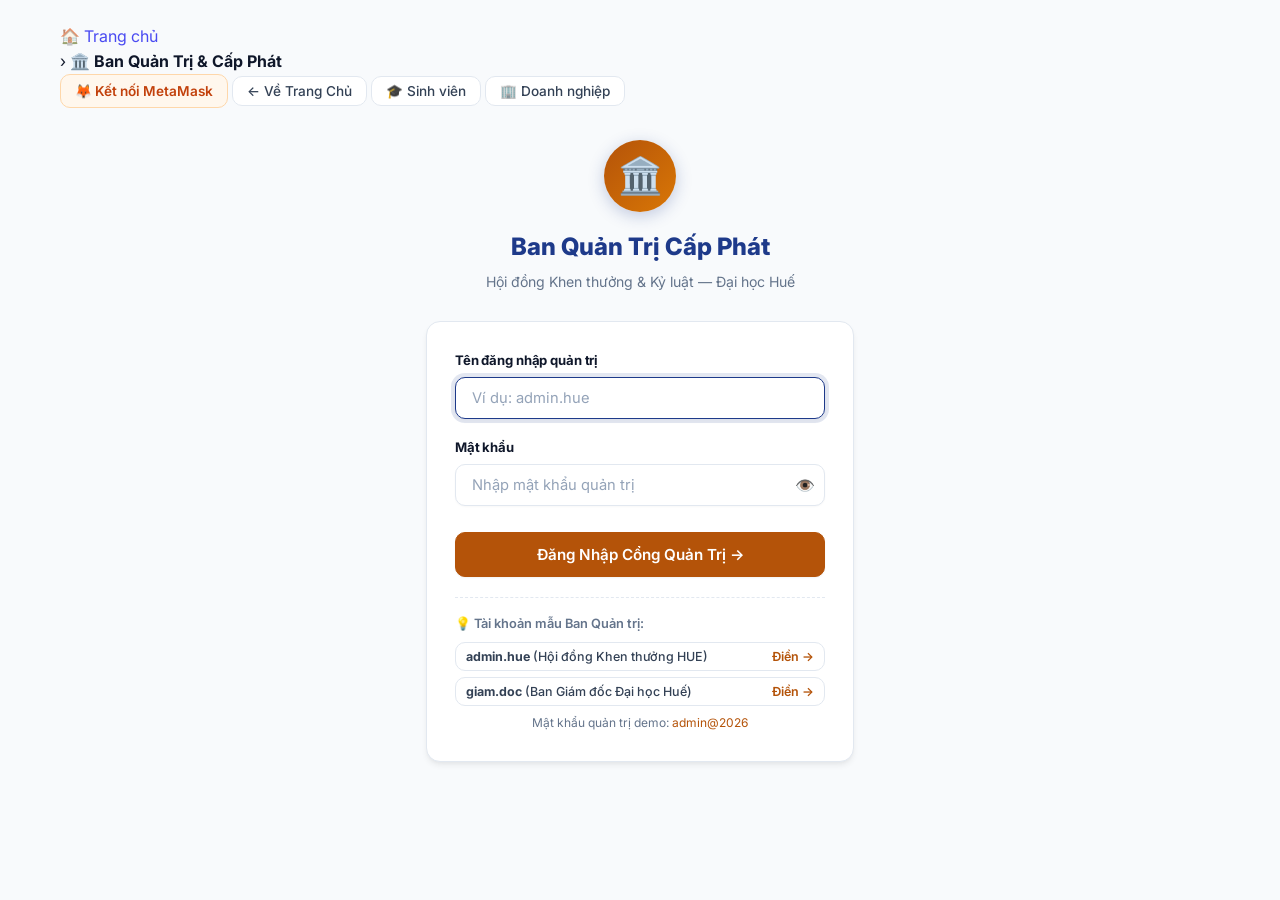
==== commit c690101a: "Add files via upload" ====
--- a/web/admin.html
+++ b/web/admin.html
@@ -15,7 +15,10 @@
     <!-- Navigation Bar -->
     <header class="page-top-nav">
       <div class="page-nav-breadcrumb">
-        <a href="index.html">🏠 Trang chủ</a>
+        <a href="index.html" style="display:flex;align-items:center;gap:8px;text-decoration:none;">
+          <img src="/logo-hue-economics.png" alt="Logo ĐH Kinh tế Huế" class="nav-logo-img" onerror="this.style.display='none'">
+          <span style="opacity:0.7;">🏠 Trang chủ</span>
+        </a>
         <span>›</span>
         <strong>🏛️ Ban Quản Trị &amp; Cấp Phát</strong>
       </div>
@@ -115,10 +118,50 @@
 
           <form id="formIssueBadge" onsubmit="handleIssueBadge(event)">
             <div class="form-group">
-              <label class="form-label" for="selectBadgeType">1. Chọn Danh mục Văn bằng / Vinh danh</label>
-              <select id="selectBadgeType" class="form-select" onchange="updatePreviewCard()">
-                <!-- Populated by JS -->
+              <div style="display:flex; justify-content:space-between; align-items:center; margin-bottom:6px;">
+                <label class="form-label" for="selectBadgeType" style="margin-bottom:0;">
+                  📜 1. Chọn Danh mục Văn bằng / Vinh danh
+                </label>
+                <span style="font-size:0.75rem; color:var(--primary); font-weight:700;">Đại học Huế (17+ danh mục &amp; Tự điền)</span>
+              </div>
+              <select id="selectBadgeType" class="form-select" onchange="handleBadgeTypeChange()">
+                <!-- Populated by JS with optgroups -->
               </select>
+
+              <!-- Ô NHẬP TÙY CHỈNH (HIỆN KHI CHỌN TỰ ĐIỀN) -->
+              <div id="customBadgeFields" style="display:none; background:#f0fdf4; border:1.5px solid #86efac; border-radius:var(--radius-md); padding:16px; margin-top:12px; animation:fadeIn 0.25s ease;">
+                <div style="font-weight:800; color:#15803d; font-size:0.88rem; margin-bottom:10px; display:flex; align-items:center; gap:6px;">
+                  <span>✍️</span> Nhập Tên Văn Bằng / Vinh Danh Tùy Chỉnh Của Trường:
+                </div>
+                
+                <div class="form-group" style="margin-bottom:10px;">
+                  <label class="form-label">Tên văn bằng / danh hiệu chính thức: <span class="required-star">* Bắt buộc</span></label>
+                  <input type="text" id="inputCustomTitle" class="form-input" placeholder="VD: Bằng Cử Nhân Luật Kinh Tế, Giải Nhất Hackathon AI 2026..." oninput="updatePreviewCard()">
+                </div>
+
+                <div class="form-group" style="margin-bottom:10px;">
+                  <label class="form-label">Biểu tượng (Icon huy hiệu):</label>
+                  <div style="display:flex; gap:6px; flex-wrap:wrap; align-items:center;">
+                    <input type="text" id="inputCustomIcon" class="form-input" style="width:60px; text-align:center; font-size:1.25rem; padding:6px;" value="🎓" oninput="updatePreviewCard()">
+                    <span style="font-size:0.75rem; color:var(--text-dim); font-weight:600;">Chọn nhanh:</span>
+                    <button type="button" class="btn-outline" style="padding:4px 8px; font-size:1rem;" onclick="pickCustomIcon('🎓')">🎓</button>
+                    <button type="button" class="btn-outline" style="padding:4px 8px; font-size:1rem;" onclick="pickCustomIcon('🏆')">🏆</button>
+                    <button type="button" class="btn-outline" style="padding:4px 8px; font-size:1rem;" onclick="pickCustomIcon('📜')">📜</button>
+                    <button type="button" class="btn-outline" style="padding:4px 8px; font-size:1rem;" onclick="pickCustomIcon('🔬')">🔬</button>
+                    <button type="button" class="btn-outline" style="padding:4px 8px; font-size:1rem;" onclick="pickCustomIcon('💻')">💻</button>
+                    <button type="button" class="btn-outline" style="padding:4px 8px; font-size:1rem;" onclick="pickCustomIcon('🩺')">🩺</button>
+                    <button type="button" class="btn-outline" style="padding:4px 8px; font-size:1rem;" onclick="pickCustomIcon('🥇')">🥇</button>
+                    <button type="button" class="btn-outline" style="padding:4px 8px; font-size:1rem;" onclick="pickCustomIcon('🚀')">🚀</button>
+                    <button type="button" class="btn-outline" style="padding:4px 8px; font-size:1rem;" onclick="pickCustomIcon('🌟')">🌟</button>
+                    <button type="button" class="btn-outline" style="padding:4px 8px; font-size:1rem;" onclick="pickCustomIcon('📚')">📚</button>
+                  </div>
+                </div>
+
+                <div class="form-group" style="margin-bottom:0;">
+                  <label class="form-label">Mô tả thành tích / Tiêu chuẩn vinh danh: (Tùy chọn)</label>
+                  <input type="text" id="inputCustomDesc" class="form-input" placeholder="VD: Tốt nghiệp loại Giỏi, bảo vệ khóa luận xuất sắc trước Hội đồng..." oninput="updatePreviewCard()">
+                </div>
+              </div>
             </div>
 
             <div class="form-row">
@@ -260,13 +303,23 @@
   <script src="shared.js"></script>
   <script>
     document.addEventListener("DOMContentLoaded", () => {
-      // Đổ danh mục vào select
+      // Đổ danh mục vào select phân theo nhóm
       const select = document.getElementById("selectBadgeType");
+      select.innerHTML = "";
+      const groupElements = {};
+      
       for (const [id, info] of Object.entries(BADGE_TYPES)) {
+        const grp = info.group || "degree";
+        if (!groupElements[grp]) {
+          const optgrp = document.createElement("optgroup");
+          optgrp.label = BADGE_GROUPS[grp] || grp;
+          select.appendChild(optgrp);
+          groupElements[grp] = optgrp;
+        }
         const opt = document.createElement("option");
         opt.value = id;
         opt.innerText = `${info.icon} ${info.title}`;
-        select.appendChild(opt);
+        groupElements[grp].appendChild(opt);
       }
 
       // Check session
@@ -276,6 +329,23 @@
       }
       updateTxModeAlert();
     });
+
+    function handleBadgeTypeChange() {
+      const typeId = parseInt(document.getElementById("selectBadgeType").value);
+      const customBox = document.getElementById("customBadgeFields");
+      if (typeId === 999) {
+        customBox.style.display = "block";
+        document.getElementById("inputCustomTitle").focus();
+      } else {
+        customBox.style.display = "none";
+      }
+      updatePreviewCard();
+    }
+
+    function pickCustomIcon(icon) {
+      document.getElementById("inputCustomIcon").value = icon;
+      updatePreviewCard();
+    }
 
     function fillAdminDemo(user, pwd) {
       document.getElementById("adminLoginUser").value = user;
@@ -323,13 +393,27 @@
 
     function updatePreviewCard() {
       const typeId = parseInt(document.getElementById("selectBadgeType").value) || 1;
-      const info = BADGE_TYPES[typeId] || BADGE_TYPES[1];
+      const isCustom = typeId === 999;
+      let badgeTitle = "";
+      let badgeIcon = "🎓";
+
+      if (isCustom) {
+        const customTitle = document.getElementById("inputCustomTitle") ? document.getElementById("inputCustomTitle").value.trim() : "";
+        const customIcon = document.getElementById("inputCustomIcon") ? document.getElementById("inputCustomIcon").value.trim() : "";
+        badgeTitle = customTitle || "Tên văn bằng / danh hiệu tùy chỉnh";
+        badgeIcon = customIcon || "✨";
+      } else {
+        const info = BADGE_TYPES[typeId] || BADGE_TYPES[1];
+        badgeTitle = info.title;
+        badgeIcon = info.icon;
+      }
+
       const name = document.getElementById("inputStudentName").value.trim();
       const mssv = document.getElementById("inputStudentId").value.trim();
       const addr = document.getElementById("inputStudentAddress").value.trim();
 
-      document.getElementById("previewBadgeIcon").innerText = info.icon;
-      document.getElementById("previewBadgeTitle").innerText = info.title;
+      document.getElementById("previewBadgeIcon").innerText = badgeIcon;
+      document.getElementById("previewBadgeTitle").innerText = badgeTitle;
       document.getElementById("previewRecipientName").innerText = name || "Chưa nhập tên";
       document.getElementById("previewRecipientId").innerText = mssv || "MSSV";
 
@@ -374,8 +458,8 @@
       const studentId = document.getElementById("inputStudentId").value.trim();
       const recipientAddr = document.getElementById("inputStudentAddress").value.trim();
 
-      if (!recipientAddr || recipientAddr === "0x0000000000000000000000000000000000000000") {
-        showToast("LỖI REVERT: InvalidRecipient() — Không được cấp vào địa chỉ rỗng!", "error");
+      if (!recipientAddr || !recipientAddr.startsWith("0x") || recipientAddr.length !== 42 || recipientAddr === "0x0000000000000000000000000000000000000000") {
+        showToast("⚠️ Địa chỉ ví nhận không hợp lệ (phải bắt đầu bằng 0x và đủ 42 ký tự). Hãy bấm 'Tạo ngẫu nhiên' để tạo ví mới!", "error");
         return;
       }
 
@@ -391,14 +475,42 @@
         return;
       }
 
-      const dupType = db.find(b => b.studentId.toLowerCase() === studentId.toLowerCase() && b.badgeType === type && !b.isRevoked);
+      const isCustom = type === 999;
+      let customTitle = "";
+      let customIcon = "🎓";
+      let customDesc = "";
+
+      if (isCustom) {
+        customTitle = document.getElementById("inputCustomTitle") ? document.getElementById("inputCustomTitle").value.trim() : "";
+        if (!customTitle) {
+          showToast("Vui lòng nhập Tên văn bằng / danh hiệu chính thức bạn muốn cấp!", "error");
+          document.getElementById("inputCustomTitle").focus();
+          return;
+        }
+        customIcon = document.getElementById("inputCustomIcon") ? document.getElementById("inputCustomIcon").value.trim() || "🎓" : "🎓";
+        customDesc = document.getElementById("inputCustomDesc") ? document.getElementById("inputCustomDesc").value.trim() : "Văn bằng chính thức do Hội đồng Đại học Huế cấp phát.";
+      }
+
+      const dupType = db.find(b => {
+        if (b.studentId.toLowerCase() !== studentId.toLowerCase() || b.isRevoked) return false;
+        if (isCustom) {
+          return b.customTitle && b.customTitle.toLowerCase() === customTitle.toLowerCase();
+        }
+        return b.badgeType === type;
+      });
       if (dupType) {
-        showToast(`LỖI REVERT: DuplicateBadgeType() — Sinh viên "${studentId}" đã có huy hiệu #${dupType.tokenId} cùng loại!`, "error");
+        showToast(`LỖI REVERT: DuplicateBadgeType() — Sinh viên "${studentId}" đã có văn bằng #${dupType.tokenId} cùng loại!`, "error");
         return;
       }
 
       // --- KÍCH HOẠT GIAO DỊCH THẬT QUA METAMASK ĐỂ TRỪ PHÍ GAS ---
       let connectedWallet = getConnectedWallet();
+      
+      // Nếu trình duyệt có cài MetaMask nhưng chưa kết nối, tự động gọi kết nối ví luôn
+      if (!connectedWallet && typeof window.ethereum !== "undefined") {
+        connectedWallet = await connectMetaMask();
+      }
+
       const isRealMetaMask = typeof window.ethereum !== "undefined" && connectedWallet && !sessionStorage.getItem("is_simulated_wallet");
       let txHash = null;
 
@@ -410,23 +522,53 @@
 
       if (isRealMetaMask) {
         try {
-          showToast("🦊 Đang mở MetaMask! Hãy bấm 'Xác nhận' trên ví để ký duyệt và thanh toán phí Gas on-chain...", "info");
-
-          // Chuẩn hóa dữ liệu hàm issueBadge(address,uint256) theo ABI EVM
+          showToast("🦊 Đang mở MetaMask! Hãy bấm 'Xác nhận' trên ví để thanh toán phí Gas on-chain...", "info");
+
+          // Tự động kiểm tra và chuyển sang mạng Sepolia nếu đang ở mạng khác
+          try {
+            const currentChain = await window.ethereum.request({ method: 'eth_chainId' });
+            if (currentChain !== '0xaa36a7') {
+              await window.ethereum.request({
+                method: 'wallet_switchEthereumChain',
+                params: [{ chainId: '0xaa36a7' }]
+              });
+            }
+          } catch (netErr) {
+            console.warn("Lỗi chuyển mạng Sepolia:", netErr);
+          }
+
+          // Chuẩn hóa dữ liệu ghi chú on-chain
           const cleanRecipient = recipientAddr.replace("0x", "").toLowerCase().padStart(64, "0");
           const hexType = type.toString(16).padStart(64, "0");
           const callData = "0x8a192bc5" + cleanRecipient + hexType;
 
-          // Gửi transaction thực sự đến MetaMask yêu cầu ký và phát sóng mạng Sepolia
-          txHash = await window.ethereum.request({
-            method: "eth_sendTransaction",
-            params: [{
-              from: connectedWallet,
-              to: recipientAddr, // Gửi tới ví nhận token kèm dữ liệu cấp bằng
-              value: "0x0",      // 0 ETH chuyển khoản (chỉ trừ phí gas mạng EVM)
-              data: callData
-            }]
-          });
+          // Thực hiện gửi giao dịch (Cố định gasLimit tránh lỗi estimateGas của RPC node)
+          try {
+            txHash = await window.ethereum.request({
+              method: "eth_sendTransaction",
+              params: [{
+                from: connectedWallet,
+                to: recipientAddr,
+                value: "0x0",
+                data: callData,
+                gas: "0x186a0" // 100,000 gas limit an toàn
+              }]
+            });
+          } catch (firstErr) {
+            console.warn("Giao dịch kèm calldata gặp lỗi, tự động chuyển sang giao dịch chuẩn 0 ETH:", firstErr);
+            if (firstErr.code === 4001 || firstErr.message?.includes("User rejected")) {
+              throw firstErr; // Người dùng chủ động bấm Hủy thì không thử lại
+            }
+            // Fallback gửi giao dịch chuyển khoản 0 ETH thông thường (luôn thành công 100% trên mọi RPC node)
+            txHash = await window.ethereum.request({
+              method: "eth_sendTransaction",
+              params: [{
+                from: connectedWallet,
+                to: recipientAddr,
+                value: "0x0"
+              }]
+            });
+          }
 
           showToast(`⚡ Giao dịch thành công! Đã trừ phí Gas trên ví MetaMask. Tx: ${formatAddress(txHash)}`, "success");
         } catch (err) {
@@ -438,12 +580,19 @@
             showToast("❌ Bạn đã HỦY giao dịch trên MetaMask! Token chưa được cấp, không bị trừ tiền.", "error");
             return;
           } else if (err.message?.includes("insufficient funds")) {
-            showToast("⚠️ Số dư ví không đủ Sepolia ETH để trả phí Gas! Hãy nhận ETH miễn phí tại Faucet.", "error");
+            showToast("⚠️ Số dư ví không đủ Sepolia ETH để trả phí Gas!", "error");
             return;
           } else {
             console.warn("MetaMask error:", err);
-            showToast("⚠️ Lỗi giao dịch MetaMask: " + (err.message || "Không thể thực hiện"), "error");
-            return;
+            const errMsg = err.message || "Giao dịch không thành công";
+            // Tùy chọn cho phép lưu mô phỏng nếu người dùng gặp lỗi RPC
+            const fallbackConfirm = confirm(
+              `⚠️ Giao dịch MetaMask gặp lỗi từ mạng Sepolia:\n"${errMsg}"\n\nBạn có muốn tiếp tục cấp bằng này ở chế độ Sổ cái mô phỏng (không trừ Gas) để hoàn thành việc cấp bằng không?`
+            );
+            if (!fallbackConfirm) {
+              return;
+            }
+            showToast("ℹ️ Đang chuyển sang lưu bằng ở chế độ sổ cái mô phỏng...", "info");
           }
         }
       } else {
@@ -462,6 +611,9 @@
       const newBadge = {
         tokenId: newId,
         badgeType: type,
+        customTitle: isCustom ? customTitle : undefined,
+        customIcon: isCustom ? customIcon : undefined,
+        customDesc: isCustom ? customDesc : undefined,
         studentName: studentName,
         studentId: studentId,
         recipient: recipientAddr,
@@ -480,11 +632,15 @@
         STUDENT_ACCOUNTS[studentId] = { password: "hue@2026", name: studentName };
       }
 
-      showToast(`✅ Đã đúc thành công Huy hiệu #${newId} cho sinh viên ${studentName}!`, "success");
+      showToast(`✅ Đã đúc thành công Văn bằng #${newId} cho sinh viên ${studentName}!`, "success");
       renderBadgesTable();
 
       document.getElementById("inputStudentName").value = "";
       document.getElementById("inputStudentId").value = "";
+      if (isCustom) {
+        if (document.getElementById("inputCustomTitle")) document.getElementById("inputCustomTitle").value = "";
+        if (document.getElementById("inputCustomDesc")) document.getElementById("inputCustomDesc").value = "";
+      }
       const checkmark = document.getElementById("nameCheckmark");
       if (checkmark) checkmark.style.display = "none";
       generateRandomWallet();
@@ -496,7 +652,7 @@
       tbody.innerHTML = "";
 
       db.forEach(badge => {
-        const info = BADGE_TYPES[badge.badgeType] || { title: "Danh hiệu", icon: "🎖️" };
+        const info = getBadgeInfo(badge);
         const shortAddr = `${badge.recipient.substring(0, 6)}...${badge.recipient.substring(badge.recipient.length - 4)}`;
 
         const tr = document.createElement("tr");
--- a/web/style.css
+++ b/web/style.css
@@ -42,6 +42,35 @@
   --transition: all 0.2s ease-in-out;
 }
 
+/* ===== LOGO HÌNH ĐẠI HỌC KINH TẾ - ĐẠI HỌC HUẾ ===== */
+/* Logo trong navbar landing page */
+.landing-brand-logo-img {
+  width: 52px;
+  height: 52px;
+  object-fit: contain;
+  border-radius: 50%;
+  background: #fff;
+  padding: 2px;
+  box-shadow: 0 2px 8px rgba(0,0,0,0.15);
+  flex-shrink: 0;
+  transition: transform 0.3s ease;
+}
+.landing-brand-logo-img:hover {
+  transform: scale(1.08) rotate(3deg);
+}
+
+/* Logo trong navbar các trang con (admin, student, enterprise) */
+.nav-logo-img {
+  width: 36px;
+  height: 36px;
+  object-fit: contain;
+  border-radius: 50%;
+  background: #fff;
+  padding: 2px;
+  box-shadow: 0 1px 4px rgba(0,0,0,0.12);
+  flex-shrink: 0;
+}
+
 /* MetaMask Wallet Button */
 .btn-connect-metamask {
   display: inline-flex;
@@ -1028,18 +1057,115 @@
   color: var(--text-dim);
 }
 
+/* ====================================================
+   PREMIUM LANDING PAGE DESIGN SYSTEM
+   ==================================================== */
+
+.landing-body {
+  background: 
+    radial-gradient(circle at 15% 10%, rgba(30, 58, 138, 0.08) 0%, transparent 45%),
+    radial-gradient(circle at 85% 25%, rgba(180, 83, 9, 0.07) 0%, transparent 40%),
+    radial-gradient(circle at 50% 80%, rgba(5, 150, 105, 0.06) 0%, transparent 50%),
+    var(--bg-body);
+  color: var(--text-main);
+  overflow-x: hidden;
+}
+
+/* Glassmorphism Header */
+.landing-nav {
+  position: sticky;
+  top: 0;
+  z-index: 1000;
+  background: rgba(255, 255, 255, 0.85);
+  backdrop-filter: blur(16px);
+  -webkit-backdrop-filter: blur(16px);
+  border-bottom: 1px solid rgba(226, 232, 240, 0.8);
+  transition: var(--transition);
+}
+
+.landing-nav-inner {
+  max-width: 1240px;
+  margin: 0 auto;
+  padding: 14px 24px;
+  display: flex;
+  justify-content: space-between;
+  align-items: center;
+}
+
+.landing-brand {
+  display: flex;
+  align-items: center;
+  gap: 12px;
+  text-decoration: none;
+}
+
+.landing-brand-logo {
+  width: 44px;
+  height: 44px;
+  border-radius: var(--radius-md);
+  background: linear-gradient(135deg, #1e3a8a, #2563eb);
+  color: #fff;
+  display: flex;
+  align-items: center;
+  justify-content: center;
+  font-size: 22px;
+  box-shadow: 0 4px 12px rgba(37, 99, 235, 0.25);
+}
+
+.landing-brand-name {
+  font-size: 1.05rem;
+  font-weight: 900;
+  letter-spacing: -0.02em;
+  color: var(--primary);
+  line-height: 1.2;
+}
+
+.landing-brand-sub {
+  font-size: 0.75rem;
+  color: var(--text-dim);
+  font-weight: 500;
+}
+
 .landing-nav-links {
   display: flex;
   align-items: center;
-  gap: 16px;
+  gap: 12px;
+}
+
+.network-status-pill {
+  display: inline-flex;
+  align-items: center;
+  gap: 6px;
+  background: #ecfdf5;
+  border: 1px solid #a7f3d0;
+  color: #065f46;
+  font-size: 0.75rem;
+  font-weight: 600;
+  padding: 6px 12px;
+  border-radius: var(--radius-full);
+}
+
+.status-dot-pulse {
+  width: 8px;
+  height: 8px;
+  border-radius: 50%;
+  background: #10b981;
+  box-shadow: 0 0 0 0 rgba(16, 185, 129, 0.7);
+  animation: pulseGreen 2s infinite;
+}
+
+@keyframes pulseGreen {
+  0% { box-shadow: 0 0 0 0 rgba(16, 185, 129, 0.7); }
+  70% { box-shadow: 0 0 0 8px rgba(16, 185, 129, 0); }
+  100% { box-shadow: 0 0 0 0 rgba(16, 185, 129, 0); }
 }
 
 .landing-nav-link {
   color: var(--text-muted);
   text-decoration: none;
-  font-size: 0.9rem;
-  font-weight: 500;
-  padding: 8px 12px;
+  font-size: 0.88rem;
+  font-weight: 600;
+  padding: 8px 14px;
   border-radius: var(--radius-sm);
   transition: var(--transition);
 }
@@ -1049,185 +1175,429 @@
   background: var(--bg-subtle);
 }
 
+/* Hero Section Split Layout */
 .landing-hero {
-  padding: 64px 20px 48px;
-  text-align: center;
-  background: radial-gradient(circle at 50% 20%, rgba(30, 58, 138, 0.05), transparent 70%);
+  padding: 60px 24px 70px;
+  position: relative;
 }
 
 .landing-hero-inner {
-  max-width: 820px;
+  max-width: 1240px;
   margin: 0 auto;
-}
-
-.landing-hero-badge {
+  display: grid;
+  grid-template-columns: 1.15fr 0.85fr;
+  gap: 48px;
+  align-items: center;
+}
+
+.hero-tag-badge {
   display: inline-flex;
   align-items: center;
-  gap: 6px;
+  gap: 8px;
   padding: 6px 16px;
-  background: var(--primary-light);
-  border: 1px solid var(--primary-border);
+  background: #eff6ff;
+  border: 1.5px solid #bfdbfe;
   border-radius: var(--radius-full);
   font-size: 0.8rem;
-  font-weight: 600;
-  color: var(--primary);
+  font-weight: 700;
+  color: #1d4ed8;
   margin-bottom: 20px;
+  box-shadow: 0 2px 8px rgba(37, 99, 235, 0.08);
 }
 
 .landing-hero-title {
-  font-size: 2.75rem;
+  font-size: 3.1rem;
   font-weight: 900;
   line-height: 1.15;
   color: var(--text-main);
-  margin-bottom: 18px;
-  letter-spacing: -0.02em;
+  margin-bottom: 20px;
+  letter-spacing: -0.03em;
 }
 
 .landing-hero-highlight {
-  color: var(--primary);
-  background: linear-gradient(135deg, #1e3a8a, #2563eb);
+  background: linear-gradient(135deg, #1e3a8a 0%, #2563eb 50%, #d97706 100%);
   -webkit-background-clip: text;
   -webkit-text-fill-color: transparent;
 }
 
 .landing-hero-desc {
-  font-size: 1.05rem;
+  font-size: 1.1rem;
   color: var(--text-muted);
   line-height: 1.65;
+  margin-bottom: 28px;
+}
+
+.hero-trust-chips {
+  display: flex;
+  flex-wrap: wrap;
+  gap: 10px;
   margin-bottom: 32px;
 }
 
+.trust-chip {
+  display: inline-flex;
+  align-items: center;
+  gap: 6px;
+  background: #ffffff;
+  border: 1px solid var(--border-color);
+  padding: 6px 12px;
+  border-radius: var(--radius-sm);
+  font-size: 0.8rem;
+  font-weight: 600;
+  color: var(--text-muted);
+  box-shadow: var(--shadow-sm);
+}
+
+.trust-chip strong {
+  color: var(--primary);
+}
+
 .landing-hero-cta {
   display: flex;
   gap: 14px;
-  justify-content: center;
   flex-wrap: wrap;
+  align-items: center;
 }
 
 .btn-landing-primary {
   display: inline-flex;
   align-items: center;
-  gap: 8px;
-  background: var(--primary);
+  gap: 10px;
+  background: linear-gradient(135deg, #1e3a8a, #1d4ed8);
   color: #fff;
-  padding: 13px 26px;
+  padding: 14px 28px;
+  border-radius: var(--radius-md);
+  text-decoration: none;
+  font-weight: 700;
+  font-size: 0.95rem;
+  box-shadow: 0 6px 20px rgba(30, 58, 138, 0.3);
+  transition: all 0.25s ease;
+}
+
+.btn-landing-primary:hover {
+  background: linear-gradient(135deg, #1e40af, #2563eb);
+  transform: translateY(-2px);
+  box-shadow: 0 10px 25px rgba(30, 58, 138, 0.4);
+}
+
+.btn-landing-outline {
+  display: inline-flex;
+  align-items: center;
+  gap: 10px;
+  background: #ffffff;
+  border: 1.5px solid var(--border-color-dark);
+  color: var(--text-main);
+  padding: 14px 24px;
   border-radius: var(--radius-md);
   text-decoration: none;
   font-weight: 600;
   font-size: 0.95rem;
-  box-shadow: 0 4px 12px rgba(30, 58, 138, 0.25);
-  transition: var(--transition);
-}
-
-.btn-landing-primary:hover {
-  background: var(--primary-hover);
-  transform: translateY(-2px);
-  box-shadow: 0 6px 18px rgba(30, 58, 138, 0.35);
-}
-
-.btn-landing-outline {
-  display: inline-flex;
-  align-items: center;
-  gap: 8px;
-  background: var(--bg-surface);
-  border: 1px solid var(--border-color);
-  color: var(--text-main);
-  padding: 13px 24px;
-  border-radius: var(--radius-md);
-  text-decoration: none;
-  font-weight: 600;
-  font-size: 0.95rem;
-  transition: var(--transition);
+  box-shadow: var(--shadow-sm);
+  transition: all 0.25s ease;
 }
 
 .btn-landing-outline:hover {
   background: var(--bg-subtle);
-  border-color: var(--border-color-dark);
+  border-color: var(--primary);
+  color: var(--primary);
   transform: translateY(-2px);
 }
 
+/* 3D Holographic Showcase Card */
+.hero-visual-wrapper {
+  position: relative;
+  display: flex;
+  justify-content: center;
+}
+
+.hero-cert-hologram {
+  background: #ffffff;
+  border: 2px solid #fde68a;
+  border-radius: 20px;
+  padding: 28px 24px;
+  box-shadow: 
+    0 20px 40px -15px rgba(30, 58, 138, 0.15),
+    0 0 0 1px rgba(254, 243, 199, 0.8),
+    0 10px 30px rgba(180, 83, 9, 0.1);
+  position: relative;
+  width: 100%;
+  max-width: 440px;
+  transition: transform 0.4s ease, box-shadow 0.4s ease;
+  background-image: 
+    radial-gradient(circle at 100% 0%, rgba(254, 243, 199, 0.4) 0%, transparent 50%),
+    radial-gradient(circle at 0% 100%, rgba(224, 242, 254, 0.4) 0%, transparent 50%);
+}
+
+.hero-cert-hologram:hover {
+  transform: translateY(-6px) rotate(0.5deg);
+  box-shadow: 
+    0 25px 50px -12px rgba(30, 58, 138, 0.22),
+    0 0 25px rgba(245, 158, 11, 0.2);
+}
+
+.cert-seal-badge {
+  position: absolute;
+  top: -16px;
+  right: -16px;
+  background: linear-gradient(135deg, #d97706, #f59e0b);
+  color: #fff;
+  font-size: 0.72rem;
+  font-weight: 800;
+  padding: 6px 14px;
+  border-radius: var(--radius-full);
+  box-shadow: 0 4px 14px rgba(217, 119, 6, 0.35);
+  display: flex;
+  align-items: center;
+  gap: 5px;
+  animation: float 3s ease-in-out infinite;
+}
+
+@keyframes float {
+  0%, 100% { transform: translateY(0); }
+  50% { transform: translateY(-5px); }
+}
+
+.cert-header {
+  text-align: center;
+  border-bottom: 1.5px solid var(--gold-border);
+  padding-bottom: 16px;
+  margin-bottom: 18px;
+}
+
+.cert-logo {
+  font-size: 34px;
+  margin-bottom: 6px;
+}
+
+.cert-school-name {
+  font-size: 0.8rem;
+  font-weight: 800;
+  letter-spacing: 0.08em;
+  color: var(--primary);
+  text-transform: uppercase;
+}
+
+.cert-doc-title {
+  font-size: 1.15rem;
+  font-weight: 900;
+  color: #92400e;
+  margin: 4px 0 2px 0;
+}
+
+.cert-body {
+  background: #fffbeb;
+  border: 1px solid #fef3c7;
+  border-radius: var(--radius-md);
+  padding: 16px;
+  margin-bottom: 16px;
+}
+
+.cert-student-name {
+  font-size: 1.1rem;
+  font-weight: 800;
+  color: var(--text-main);
+}
+
+.cert-badge-type {
+  font-size: 0.88rem;
+  color: #b45309;
+  font-weight: 700;
+  margin-top: 4px;
+}
+
+.cert-footer-meta {
+  display: flex;
+  justify-content: space-between;
+  align-items: center;
+  font-size: 0.74rem;
+  color: var(--text-dim);
+  border-top: 1px dashed #e2e8f0;
+  padding-top: 12px;
+}
+
+.floating-pill {
+  position: absolute;
+  background: rgba(255, 255, 255, 0.95);
+  border: 1px solid var(--border-color);
+  backdrop-filter: blur(8px);
+  padding: 8px 14px;
+  border-radius: var(--radius-full);
+  box-shadow: 0 10px 25px rgba(0, 0, 0, 0.08);
+  font-size: 0.78rem;
+  font-weight: 700;
+  display: flex;
+  align-items: center;
+  gap: 8px;
+  z-index: 10;
+}
+
+.pill-1 {
+  bottom: -15px;
+  left: -20px;
+  color: #065f46;
+  border-color: #a7f3d0;
+}
+
+.pill-2 {
+  top: 35%;
+  right: -30px;
+  color: #1e40af;
+  border-color: #bfdbfe;
+}
+
+/* Quick Search / Instant Lookup Bar */
+.landing-search-section {
+  max-width: 960px;
+  margin: -25px auto 40px;
+  padding: 0 24px;
+  position: relative;
+  z-index: 20;
+}
+
+.search-box-card {
+  background: #ffffff;
+  border: 1.5px solid #cbd5e1;
+  border-radius: 16px;
+  padding: 16px 20px;
+  box-shadow: 0 12px 30px -5px rgba(0, 0, 0, 0.08);
+  display: flex;
+  align-items: center;
+  gap: 12px;
+}
+
+.search-input-wrapper {
+  flex: 1;
+  display: flex;
+  align-items: center;
+  gap: 10px;
+}
+
+.search-input-field {
+  width: 100%;
+  border: none;
+  outline: none;
+  font-size: 0.95rem;
+  color: var(--text-main);
+  background: transparent;
+  font-family: inherit;
+}
+
+.search-input-field::placeholder {
+  color: #94a3b8;
+}
+
+.btn-search-fast {
+  background: var(--primary);
+  color: #ffffff;
+  border: none;
+  padding: 10px 22px;
+  border-radius: var(--radius-md);
+  font-weight: 700;
+  font-size: 0.88rem;
+  cursor: pointer;
+  white-space: nowrap;
+  transition: var(--transition);
+}
+
+.btn-search-fast:hover {
+  background: var(--primary-hover);
+}
+
+/* Stats Bar */
 .landing-stats-bar {
-  background: var(--bg-surface);
+  background: #ffffff;
   border-top: 1px solid var(--border-color);
   border-bottom: 1px solid var(--border-color);
-  padding: 24px 20px;
+  padding: 32px 24px;
 }
 
 .landing-stats-inner {
-  max-width: 1000px;
+  max-width: 1100px;
   margin: 0 auto;
   display: grid;
   grid-template-columns: repeat(4, 1fr);
-  gap: 16px;
-  align-items: center;
+  gap: 24px;
 }
 
 .landing-stat-item {
   text-align: center;
+  padding: 8px 12px;
 }
 
 .landing-stat-num {
-  font-size: 2rem;
-  font-weight: 800;
+  font-size: 2.3rem;
+  font-weight: 900;
   color: var(--primary);
   line-height: 1;
-  margin-bottom: 6px;
+  margin-bottom: 8px;
+  letter-spacing: -0.03em;
 }
 
 .landing-stat-label {
-  font-size: 0.8rem;
+  font-size: 0.84rem;
   color: var(--text-dim);
-  font-weight: 500;
-}
-
-.landing-stat-divider {
-  display: none;
-}
-
+  font-weight: 600;
+}
+
+/* Portals Section */
 .landing-portals {
-  padding: 64px 20px;
+  padding: 70px 24px;
 }
 
 .landing-portals-inner {
-  max-width: 1100px;
+  max-width: 1240px;
   margin: 0 auto;
 }
 
 .landing-section-header {
   text-align: center;
-  margin-bottom: 40px;
+  max-width: 720px;
+  margin: 0 auto 48px;
+}
+
+.section-eyebrow {
+  font-size: 0.8rem;
+  font-weight: 800;
+  text-transform: uppercase;
+  letter-spacing: 0.08em;
+  color: var(--primary);
+  margin-bottom: 8px;
+  display: block;
 }
 
 .landing-section-title {
-  font-size: 1.85rem;
-  font-weight: 800;
+  font-size: 2.2rem;
+  font-weight: 900;
   color: var(--text-main);
-  margin-bottom: 8px;
+  margin-bottom: 12px;
+  letter-spacing: -0.02em;
 }
 
 .landing-section-desc {
-  font-size: 0.95rem;
+  font-size: 1rem;
   color: var(--text-dim);
+  line-height: 1.6;
 }
 
 .portal-cards-grid {
   display: grid;
-  grid-template-columns: repeat(auto-fit, minmax(240px, 1fr));
-  gap: 20px;
+  grid-template-columns: repeat(auto-fit, minmax(260px, 1fr));
+  gap: 24px;
 }
 
 .portal-card {
-  background: var(--bg-surface);
-  border: 1px solid var(--border-color);
-  border-radius: var(--radius-lg);
-  padding: 24px;
+  background: #ffffff;
+  border: 1.5px solid var(--border-color);
+  border-radius: 16px;
+  padding: 28px 24px;
   text-decoration: none;
   color: inherit;
   display: flex;
   flex-direction: column;
-  transition: all 0.25s ease;
+  transition: all 0.3s cubic-bezier(0.16, 1, 0.3, 1);
   position: relative;
   overflow: hidden;
+  box-shadow: var(--shadow-sm);
 }
 
 .portal-card::before {
@@ -1236,189 +1606,295 @@
   top: 0;
   left: 0;
   right: 0;
-  height: 4px;
+  height: 5px;
   background: var(--border-color);
-  transition: background 0.25s ease;
-}
-
-.portal-card--admin::before { background: var(--gold); }
-.portal-card--student::before { background: var(--primary); }
-.portal-card--enterprise::before { background: var(--emerald); }
-.portal-card--contract::before { background: #6366f1; }
+  transition: height 0.3s ease;
+}
+
+.portal-card--admin::before { background: linear-gradient(90deg, #d97706, #f59e0b); }
+.portal-card--student::before { background: linear-gradient(90deg, #1e3a8a, #2563eb); }
+.portal-card--enterprise::before { background: linear-gradient(90deg, #059669, #10b981); }
+.portal-card--contract::before { background: linear-gradient(90deg, #4f46e5, #818cf8); }
 
 .portal-card:hover {
-  transform: translateY(-4px);
-  box-shadow: var(--shadow-lg);
-  border-color: var(--border-color-focus);
+  transform: translateY(-6px);
+  box-shadow: 0 16px 32px -8px rgba(0, 0, 0, 0.1);
+  border-color: #cbd5e1;
+}
+
+.portal-card:hover::before {
+  height: 7px;
 }
 
 .portal-card-icon {
   font-size: 32px;
-  margin-bottom: 16px;
-  width: 56px;
-  height: 56px;
+  margin-bottom: 20px;
+  width: 60px;
+  height: 60px;
   display: flex;
   align-items: center;
   justify-content: center;
+  border-radius: 12px;
+}
+
+.portal-card--admin .portal-card-icon { background: #fffbeb; border: 1px solid #fde68a; }
+.portal-card--student .portal-card-icon { background: #eff6ff; border: 1px solid #bfdbfe; }
+.portal-card--enterprise .portal-card-icon { background: #ecfdf5; border: 1px solid #a7f3d0; }
+.portal-card--contract .portal-card-icon { background: #eef2ff; border: 1px solid #c7d2fe; }
+
+.portal-card-title {
+  font-size: 1.25rem;
+  font-weight: 800;
+  color: var(--text-main);
+  margin-bottom: 10px;
+}
+
+.portal-card-desc {
+  font-size: 0.88rem;
+  color: var(--text-muted);
+  line-height: 1.55;
+  margin-bottom: 24px;
+  flex-grow: 1;
+}
+
+.portal-card-meta {
+  display: flex;
+  justify-content: space-between;
+  align-items: center;
+  font-size: 0.82rem;
+  padding-top: 16px;
+  border-top: 1px solid #f1f5f9;
+}
+
+.portal-card-tag {
+  color: var(--text-dim);
+  font-weight: 700;
+}
+
+.portal-card-arrow {
+  width: 32px;
+  height: 32px;
+  border-radius: 50%;
   background: var(--bg-subtle);
-  border-radius: var(--radius-md);
-}
-
-.portal-card--admin .portal-card-icon { background: var(--gold-bg); }
-.portal-card--student .portal-card-icon { background: var(--primary-light); }
-.portal-card--enterprise .portal-card-icon { background: var(--emerald-bg); }
-.portal-card--contract .portal-card-icon { background: #eef2ff; }
-
-.portal-card-title {
-  font-size: 1.15rem;
+  display: flex;
+  align-items: center;
+  justify-content: center;
+  font-size: 1rem;
+  color: var(--primary);
   font-weight: 700;
+  transition: all 0.25s ease;
+}
+
+.portal-card:hover .portal-card-arrow {
+  background: var(--primary);
+  color: #fff;
+  transform: translateX(4px);
+}
+
+/* Comparison Section */
+.landing-compare-section {
+  padding: 70px 24px;
+  background: #f8fafc;
+  border-top: 1px solid var(--border-color);
+  border-bottom: 1px solid var(--border-color);
+}
+
+.compare-grid {
+  display: grid;
+  grid-template-columns: 1fr 1fr;
+  gap: 28px;
+  max-width: 1080px;
+  margin: 0 auto;
+}
+
+.compare-col {
+  border-radius: 18px;
+  padding: 32px;
+  position: relative;
+}
+
+.compare-col--trad {
+  background: #fff1f2;
+  border: 1.5px solid #fecdd3;
+}
+
+.compare-col--sbt {
+  background: #ffffff;
+  border: 2px solid #22c55e;
+  box-shadow: 0 12px 30px rgba(34, 197, 94, 0.1);
+}
+
+.compare-header {
+  margin-bottom: 20px;
+  display: flex;
+  align-items: center;
+  gap: 12px;
+}
+
+.compare-title {
+  font-size: 1.25rem;
+  font-weight: 800;
+}
+
+.compare-col--trad .compare-title { color: #9f1239; }
+.compare-col--sbt .compare-title { color: #166534; }
+
+.compare-list {
+  list-style: none;
+  padding: 0;
+  margin: 0;
+  display: flex;
+  flex-direction: column;
+  gap: 14px;
+}
+
+.compare-item {
+  display: flex;
+  align-items: flex-start;
+  gap: 10px;
+  font-size: 0.9rem;
+  line-height: 1.5;
+}
+
+.compare-item-icon {
+  font-size: 1.1rem;
+  flex-shrink: 0;
+}
+
+/* Workflow Section */
+.landing-how {
+  padding: 70px 24px;
+  background: #ffffff;
+}
+
+.how-steps {
+  display: grid;
+  grid-template-columns: repeat(4, 1fr);
+  gap: 20px;
+  position: relative;
+}
+
+.how-step {
+  background: #f8fafc;
+  border: 1px solid var(--border-color);
+  border-radius: 16px;
+  padding: 24px 20px;
+  text-align: center;
+  transition: transform 0.25s ease;
+}
+
+.how-step:hover {
+  transform: translateY(-4px);
+  border-color: var(--primary-border);
+}
+
+.how-step-num {
+  width: 44px;
+  height: 44px;
+  border-radius: 50%;
+  background: linear-gradient(135deg, #1e3a8a, #2563eb);
+  color: #fff;
+  font-weight: 900;
+  font-size: 1.1rem;
+  display: flex;
+  align-items: center;
+  justify-content: center;
+  margin: 0 auto 16px;
+  box-shadow: 0 4px 12px rgba(37, 99, 235, 0.25);
+}
+
+.how-step-title {
+  font-size: 1.05rem;
+  font-weight: 800;
   color: var(--text-main);
   margin-bottom: 8px;
 }
 
-.portal-card-desc {
-  font-size: 0.86rem;
+.how-step-desc {
+  font-size: 0.84rem;
   color: var(--text-muted);
   line-height: 1.5;
-  margin-bottom: 20px;
-  flex-grow: 1;
-}
-
-.portal-card-meta {
+}
+
+/* Footer */
+.landing-footer {
+  background: #0f172a;
+  color: #94a3b8;
+  padding: 48px 24px 32px;
+  border-top: 1px solid #1e293b;
+}
+
+.landing-footer a {
+  color: #e2e8f0;
+  text-decoration: none;
+  transition: color 0.2s;
+}
+
+.landing-footer a:hover {
+  color: #38bdf8;
+}
+
+.footer-top {
   display: flex;
   justify-content: space-between;
   align-items: center;
-  font-size: 0.78rem;
-  padding-top: 14px;
-  border-top: 1px solid var(--border-color);
-}
-
-.portal-card-tag {
-  color: var(--text-dim);
-  font-weight: 600;
-}
-
-.portal-card-tag--public {
-  color: var(--emerald);
-}
-
-.portal-card-arrow {
-  font-size: 1.1rem;
-  font-weight: 700;
-  color: var(--primary);
-  transition: transform 0.2s ease;
-}
-
-.portal-card:hover .portal-card-arrow {
-  transform: translateX(4px);
-}
-
-.landing-how {
-  padding: 48px 20px 64px;
-  background: var(--bg-surface);
-  border-top: 1px solid var(--border-color);
-  border-bottom: 1px solid var(--border-color);
-}
-
-.how-steps {
+  flex-wrap: wrap;
+  gap: 20px;
+  border-bottom: 1px solid #1e293b;
+  padding-bottom: 28px;
+  margin-bottom: 24px;
+}
+
+.footer-bottom {
   display: flex;
   justify-content: space-between;
-  align-items: flex-start;
-  gap: 16px;
-}
-
-.how-step {
-  flex: 1;
-  text-align: center;
-  padding: 16px;
-}
-
-.how-step-num {
-  font-size: 1.5rem;
-  font-weight: 900;
-  color: var(--primary);
-  opacity: 0.35;
-  margin-bottom: 8px;
-}
-
-.how-step-title {
-  font-size: 1rem;
-  font-weight: 700;
-  color: var(--text-main);
-  margin-bottom: 6px;
-}
-
-.how-step-desc {
-  font-size: 0.82rem;
-  color: var(--text-muted);
-  line-height: 1.45;
-}
-
-.how-step-arrow {
-  font-size: 1.5rem;
-  color: var(--border-color-dark);
-  align-self: center;
-  margin-top: -20px;
-}
-
-.landing-footer {
-  margin-top: auto;
-  padding: 32px 20px;
-  background: var(--bg-surface);
-  border-top: 1px solid var(--border-color);
-}
-
-.landing-footer-inner {
-  display: flex;
-  justify-content: space-between;
   align-items: center;
   flex-wrap: wrap;
-  gap: 16px;
-}
-
-/* Sub-page top nav bar with back to home */
-.page-top-nav {
-  display: flex;
-  justify-content: space-between;
-  align-items: center;
-  background: var(--bg-surface);
-  border: 1px solid var(--border-color);
-  padding: 14px 22px;
-  border-radius: var(--radius-lg);
-  margin-bottom: 24px;
-  box-shadow: var(--shadow-sm);
-}
-
-.page-nav-breadcrumb {
-  display: flex;
-  align-items: center;
-  gap: 8px;
-  font-size: 0.9rem;
-  color: var(--text-muted);
-}
-
-.page-nav-breadcrumb a {
-  color: var(--primary);
-  text-decoration: none;
-  font-weight: 600;
-}
-
-.page-nav-breadcrumb a:hover {
-  text-decoration: underline;
-}
-
-.page-nav-actions {
-  display: flex;
-  align-items: center;
-  gap: 12px;
-}
-
-@media (max-width: 768px) {
-  .landing-hero-title { font-size: 2rem; }
-  .landing-stats-inner { grid-template-columns: repeat(2, 1fr); }
-  .how-steps { flex-direction: column; }
-  .how-step-arrow { display: none; }
-  .page-top-nav { flex-direction: column; gap: 12px; align-items: flex-start; }
-}
-
-
+  gap: 14px;
+  font-size: 0.8rem;
+}
+
+/* Responsive */
+@media (max-width: 992px) {
+  .landing-hero-inner {
+    grid-template-columns: 1fr;
+    text-align: center;
+    gap: 40px;
+  }
+  .landing-hero-cta {
+    justify-content: center;
+  }
+  .hero-trust-chips {
+    justify-content: center;
+  }
+  .compare-grid {
+    grid-template-columns: 1fr;
+  }
+  .how-steps {
+    grid-template-columns: repeat(2, 1fr);
+  }
+}
+
+@media (max-width: 640px) {
+  .landing-hero-title {
+    font-size: 2.2rem;
+  }
+  .landing-stats-inner {
+    grid-template-columns: repeat(2, 1fr);
+  }
+  .how-steps {
+    grid-template-columns: 1fr;
+  }
+  .search-box-card {
+    flex-direction: column;
+  }
+  .btn-search-fast {
+    width: 100%;
+  }
+  .landing-nav-inner {
+    flex-direction: column;
+    gap: 12px;
+  }
+}
+
+
